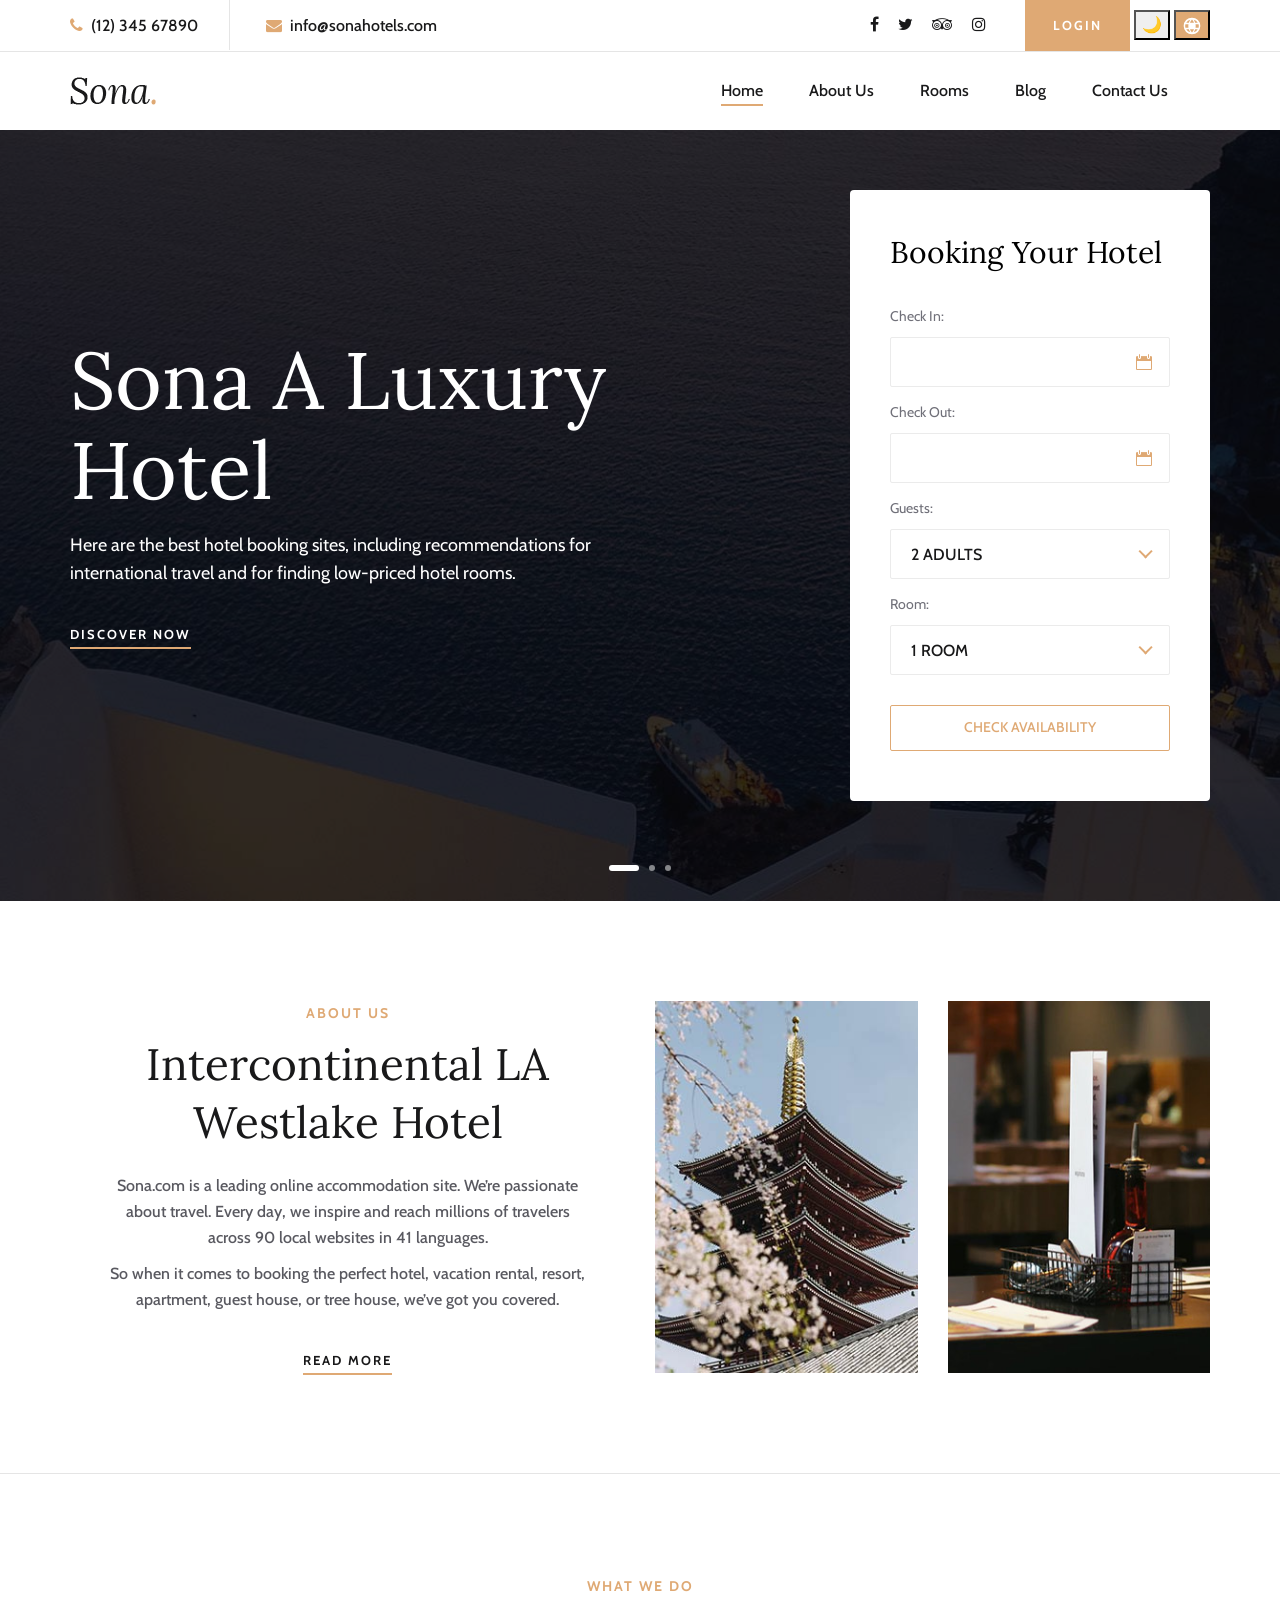
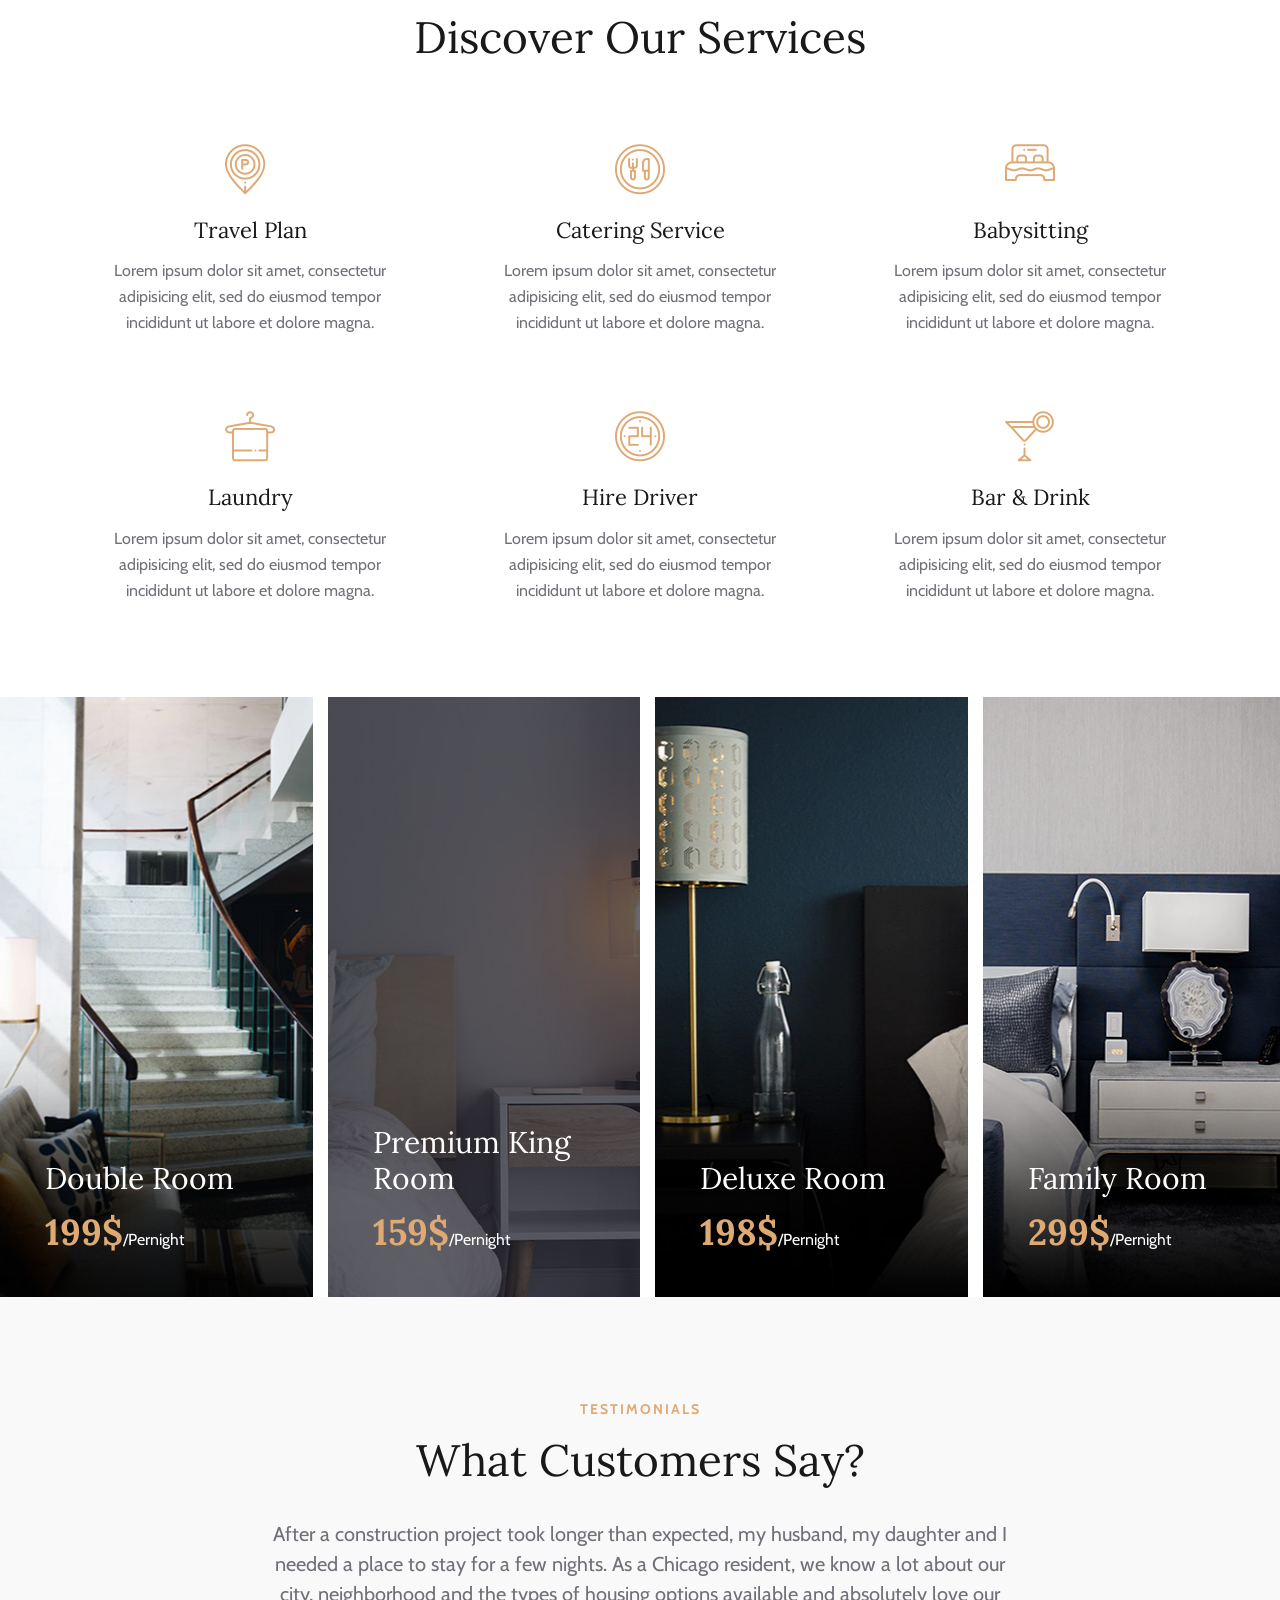
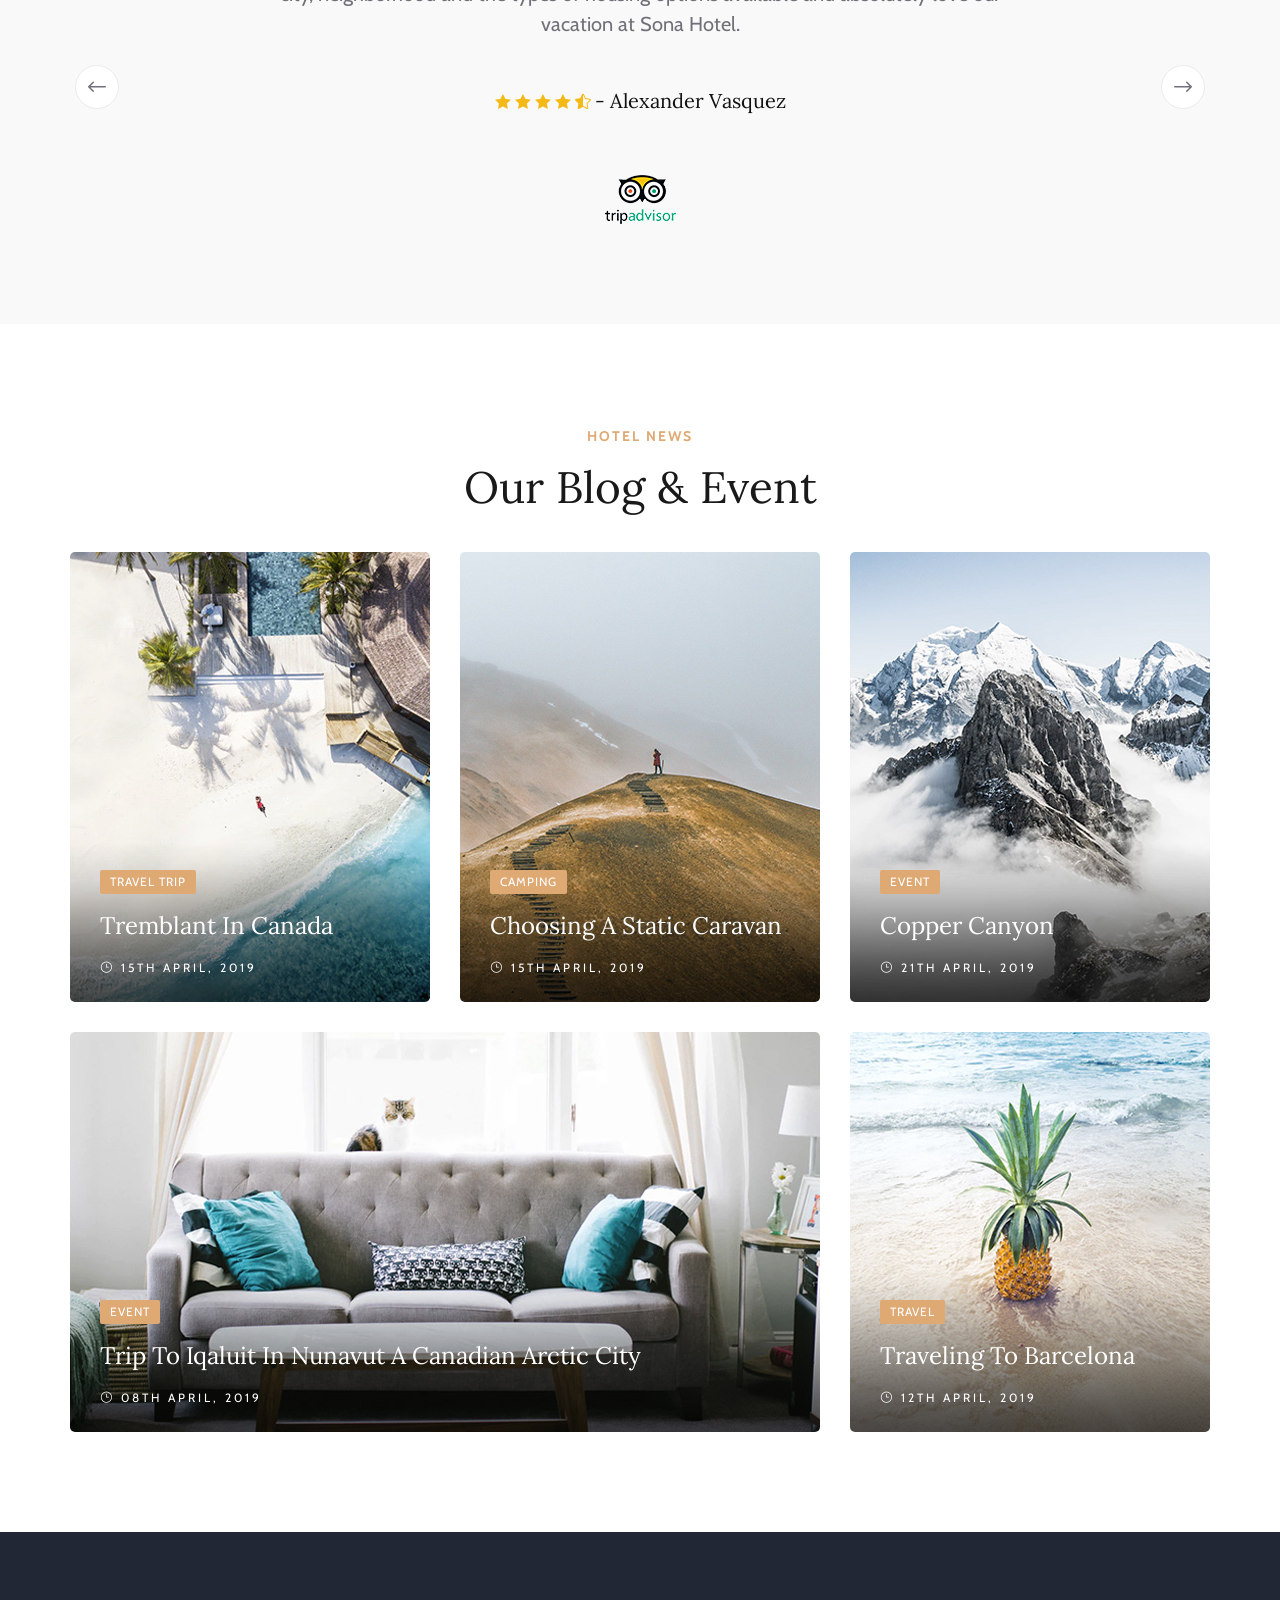
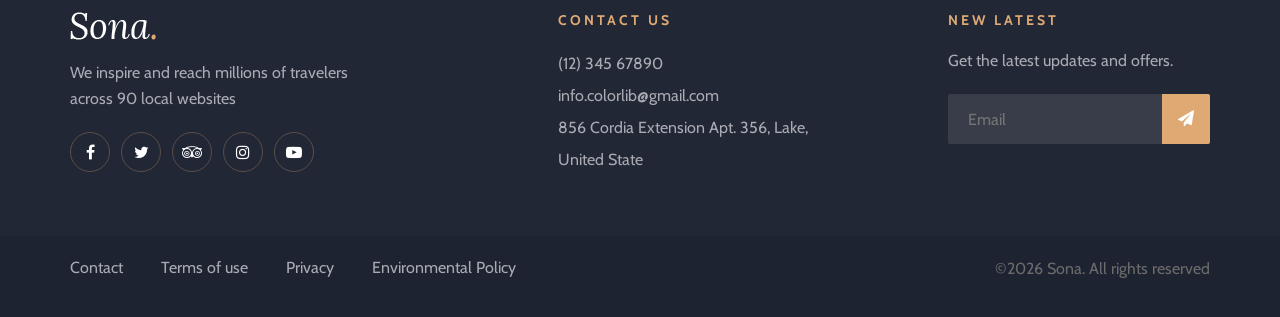
==== index.html @ f3e756af "first commit" ====
<!DOCTYPE html>
<html lang="zxx">

<head>
    <meta charset="UTF-8">
    <meta name="description" content="Sona Template">
    <meta name="keywords" content="Sona, unica, creative, html">
    <meta name="viewport" content="width=device-width, initial-scale=1.0">
    <meta http-equiv="X-UA-Compatible" content="ie=edge">
    <title>Sona | Hotel</title>
<link rel="icon" href="img/favi.png" type="image/png">
    <!-- Google Font -->
    <link href="https://fonts.googleapis.com/css?family=Lora:400,700&display=swap" rel="stylesheet">
    <link href="https://fonts.googleapis.com/css?family=Cabin:400,500,600,700&display=swap" rel="stylesheet">

    <!-- Css Styles -->
    <link rel="stylesheet" href="css/bootstrap.min.css" type="text/css">
    <link rel="stylesheet" href="css/font-awesome.min.css" type="text/css">
    <link rel="stylesheet" href="css/elegant-icons.css" type="text/css">
    <link rel="stylesheet" href="css/flaticon.css" type="text/css">
    <link rel="stylesheet" href="css/owl.carousel.min.css" type="text/css">
    <link rel="stylesheet" href="css/nice-select.css" type="text/css">
    <link rel="stylesheet" href="css/jquery-ui.min.css" type="text/css">
    <link rel="stylesheet" href="css/magnific-popup.css" type="text/css">
    <link rel="stylesheet" href="css/slicknav.min.css" type="text/css">
    <link rel="stylesheet" href="css/style.css" type="text/css">
</head>

<body>
    <!-- Page Preloder -->


    <!-- Offcanvas Menu Section Begin -->
    <div class="offcanvas-menu-overlay"></div>
    <div class="canvas-open">
        <i class="icon_menu"></i>
    </div>
    <div class="offcanvas-menu-wrapper">
        <div class="canvas-close">
            <i class="icon_close"></i>
        </div>
      
        <div class="header-configure-area">
           
            
                            
            <a href="signin.html" class="bk-btn">Login</a>
        </div>
        <nav class="mainmenu mobile-menu">
            <ul>
                <li class="active"><a href="">Home</a> <ul class="dropdown"> <li><a href="index.html">Home 1</a></li>
                                    <li><a href="index2.html">Home 2</a></li>  </ul> </li>
                 <li><a href="./about-us.html">About Us</a></li>
                <li><a href="./rooms.html">Rooms</a></li>
               
               
                <li><a href="./blog.html">Blog</a></li>
                <li><a href="./contact.html">Contact</a></li>
            </ul>
        </nav>
           <button class="themeToggle btn btn-sm">🌙</button>

       <button
  class="rtlToggle"
  class="w-10 h-10 rounded-md text-white font-semibold"
  style="background-color:#dfa974;"
>
          <svg
    xmlns="http://www.w3.org/2000/svg"
    width="20"
    height="20"
    viewBox="0 0 24 24"
    fill="currentColor"
  >
    <path d="M12 2a10 10 0 100 20 10 10 0 000-20zm6.93 6h-3.17a15.4 15.4 0 00-1.6-3.56A8.03 8.03 0 0118.93 8zM12 4.07A13.5 13.5 0 0114.44 8H9.56A13.5 13.5 0 0112 4.07zM5.07 8A8.03 8.03 0 019.84 4.44 15.4 15.4 0 008.24 8H5.07zM4.07 10h3.64a17.2 17.2 0 000 4H4.07a7.96 7.96 0 010-4zm1 6h3.17a15.4 15.4 0 001.6 3.56A8.03 8.03 0 015.07 16zM12 19.93A13.5 13.5 0 019.56 16h4.88A13.5 13.5 0 0112 19.93zM18.93 16a8.03 8.03 0 01-4.77 3.56A15.4 15.4 0 0015.76 16h3.17zM19.93 14h-3.64a17.2 17.2 0 000-4h3.64a7.96 7.96 0 010 4z"/>
  </svg>
        </button>
        <div id="mobile-menu-wrap"></div>
        <div class="top-social">
            <a href="#"><i class="fa fa-facebook"></i></a>
            <a href="#"><i class="fa fa-twitter"></i></a>
            <a href="#"><i class="fa fa-tripadvisor"></i></a>
            <a href="#"><i class="fa fa-instagram"></i></a>
        </div>
        <ul class="top-widget">
            <li><i class="fa fa-phone"></i> (12) 345 67890</li>
            <li><i class="fa fa-envelope"></i> info@sonahotels.com</li>
        </ul>
    </div>
    <!-- Offcanvas Menu Section End -->

    <!-- Header Section Begin -->
    <header class="header-section">
        <div class="top-nav">
            <div class="container">
                <div class="row">
                    <div class="col-lg-6">
                        <ul class="tn-left">
                            <li><i class="fa fa-phone"></i> (12) 345 67890</li>
                            <li><i class="fa fa-envelope"></i> info@sonahotels.com</li>
                        </ul>
                    </div>
                    <div class="col-lg-6">
                        <div class="tn-right">
                            <div class="top-social">
                                <a href="#"><i class="fa fa-facebook"></i></a>
                                <a href="#"><i class="fa fa-twitter"></i></a>
                                <a href="#"><i class="fa fa-tripadvisor"></i></a>
                                <a href="#"><i class="fa fa-instagram"></i></a>
                            </div>
                            <a href="signin.html" class="bk-btn">Login</a>
                               <button class="themeToggle" class="btn btn-sm">🌙</button>

       <button
  class="rtlToggle"
  class="w-10 h-10 rounded-md text-white font-semibold"
  style="background-color:#dfa974; color: white;"
>
          <svg
    xmlns="http://www.w3.org/2000/svg"
    width="20"
    height="20"
    viewBox="0 0 24 24"
    fill="currentColor"
  >
    <path d="M12 2a10 10 0 100 20 10 10 0 000-20zm6.93 6h-3.17a15.4 15.4 0 00-1.6-3.56A8.03 8.03 0 0118.93 8zM12 4.07A13.5 13.5 0 0114.44 8H9.56A13.5 13.5 0 0112 4.07zM5.07 8A8.03 8.03 0 019.84 4.44 15.4 15.4 0 008.24 8H5.07zM4.07 10h3.64a17.2 17.2 0 000 4H4.07a7.96 7.96 0 010-4zm1 6h3.17a15.4 15.4 0 001.6 3.56A8.03 8.03 0 015.07 16zM12 19.93A13.5 13.5 0 019.56 16h4.88A13.5 13.5 0 0112 19.93zM18.93 16a8.03 8.03 0 01-4.77 3.56A15.4 15.4 0 0015.76 16h3.17zM19.93 14h-3.64a17.2 17.2 0 000-4h3.64a7.96 7.96 0 010 4z"/>
  </svg>
        </button>

       
                        </div>
                    </div>
                </div>
            </div>
        </div>
        <div class="menu-item">
            <div class="container">
                <div class="row">
                    <div class="col-lg-2">
                        <div class="logo">
                            <a href="./index.html">
                                <img src="img/logo.png" class="logo-light" alt="">
                                <img src="img/footer-logo.png" class="logo-dark" alt="Dark Logo">
                            </a>
                        </div>
                    </div>
                    <div class="col-lg-10">
                        <div class="nav-menu">
                            <nav class="mainmenu">
                                <ul>
                                    <li class="active"><a href="">Home</a> <ul class="dropdown"> <li><a href="index.html">Home 1</a></li>
                                    <li><a href="index2.html">Home 2</a></li>  </ul> </li>
                                     <li><a href="./about-us.html">About Us</a></li>
                                    <li><a href="./rooms.html">Rooms</a></li>
                                   
                                    
                                    <li><a href="./blog.html">Blog</a></li>
                                    <li><a href="./contact.html">Contact Us</a></li>
                                </ul>
                            </nav>
                           
                        </div>
                    </div>
                </div>
            </div>
        </div>
    </header>
    <!-- Header End -->

    <!-- Hero Section Begin -->
    <section class="hero-section">
        <div class="container">
            <div class="row">
                <div class="col-lg-6">
                    <div class="hero-text">
                        <h1>Sona A Luxury Hotel</h1>
                        <p>Here are the best hotel booking sites, including recommendations for international
                            travel and for finding low-priced hotel rooms.</p>
                        <a href="#" class="primary-btn">Discover Now</a>
                    </div>
                </div>
                <div class="col-xl-4 col-lg-5 offset-xl-2 offset-lg-1">
                    <div class="booking-form">
                        <h3 style="color: black;">Booking Your Hotel</h3>
                        <form action="#">
                            <div class="check-date">
                                <label for="date-in">Check In:</label>
                                <input type="text" class="date-input" id="date-in">
                                <i class="icon_calendar"></i>
                            </div>
                            <div class="check-date">
                                <label for="date-out">Check Out:</label>
                                <input type="text" class="date-input" id="date-out">
                                <i class="icon_calendar"></i>
                            </div>
                            <div class="select-option">
                                <label for="guest">Guests:</label>
                                <select id="guest">
                                    <option value="">2 Adults</option>
                                    <option value="">3 Adults</option>
                                </select>
                            </div>
                            <div class="select-option">
                                <label for="room">Room:</label>
                                <select id="room">
                                    <option value="">1 Room</option>
                                    <option value="">2 Room</option>
                                </select>
                            </div>
                            <button type="submit">Check Availability</button>
                        </form>
                    </div>
                </div>
            </div>
        </div>
        <div class="hero-slider owl-carousel">
            <div class="hs-item set-bg" data-setbg="img/hero/hero-1.jpg"></div>
            <div class="hs-item set-bg" data-setbg="img/hero/hero-2.jpg"></div>
            <div class="hs-item set-bg" data-setbg="img/hero/hero-3.jpg"></div>
        </div>
    </section>
    <!-- Hero Section End -->

    <!-- About Us Section Begin -->
    <section class="aboutus-section spad">
        <div class="container">
            <div class="row">
                <div class="col-lg-6">
                    <div class="about-text">
                        <div class="section-title">
                            <span>About Us</span>
                            <h2>Intercontinental LA <br />Westlake Hotel</h2>
                        </div>
                        <p class="f-para">Sona.com is a leading online accommodation site. We’re passionate about
                            travel. Every day, we inspire and reach millions of travelers across 90 local websites in 41
                            languages.</p>
                        <p class="s-para">So when it comes to booking the perfect hotel, vacation rental, resort,
                            apartment, guest house, or tree house, we’ve got you covered.</p>
                        <a href="#" class="primary-btn about-btn">Read More</a>
                    </div>
                </div>
                <div class="col-lg-6">
                    <div class="about-pic">
                        <div class="row">
                            <div class="col-sm-6">
                                <img src="img/about/about-1.jpg" alt="">
                            </div>
                            <div class="col-sm-6">
                                <img src="img/about/about-2.jpg" alt="">
                            </div>
                        </div>
                    </div>
                </div>
            </div>
        </div>
    </section>
    <!-- About Us Section End -->

    <!-- Services Section End -->
    <section class="services-section spad">
        <div class="container">
            <div class="row">
                <div class="col-lg-12">
                    <div class="section-title">
                        <span>What We Do</span>
                        <h2>Discover Our Services</h2>
                    </div>
                </div>
            </div>
            <div class="row">
                <div class="col-lg-4 col-sm-6">
                    <div class="service-item">
                        <i class="flaticon-036-parking"></i>
                        <h4>Travel Plan</h4>
                        <p>Lorem ipsum dolor sit amet, consectetur adipisicing elit, sed do eiusmod tempor incididunt ut
                            labore et dolore magna.</p>
                    </div>
                </div>
                <div class="col-lg-4 col-sm-6">
                    <div class="service-item">
                        <i class="flaticon-033-dinner"></i>
                        <h4>Catering Service</h4>
                        <p>Lorem ipsum dolor sit amet, consectetur adipisicing elit, sed do eiusmod tempor incididunt ut
                            labore et dolore magna.</p>
                    </div>
                </div>
                <div class="col-lg-4 col-sm-6">
                    <div class="service-item">
                        <i class="flaticon-026-bed"></i>
                        <h4>Babysitting</h4>
                        <p>Lorem ipsum dolor sit amet, consectetur adipisicing elit, sed do eiusmod tempor incididunt ut
                            labore et dolore magna.</p>
                    </div>
                </div>
                <div class="col-lg-4 col-sm-6">
                    <div class="service-item">
                        <i class="flaticon-024-towel"></i>
                        <h4>Laundry</h4>
                        <p>Lorem ipsum dolor sit amet, consectetur adipisicing elit, sed do eiusmod tempor incididunt ut
                            labore et dolore magna.</p>
                    </div>
                </div>
                <div class="col-lg-4 col-sm-6">
                    <div class="service-item">
                        <i class="flaticon-044-clock-1"></i>
                        <h4>Hire Driver</h4>
                        <p>Lorem ipsum dolor sit amet, consectetur adipisicing elit, sed do eiusmod tempor incididunt ut
                            labore et dolore magna.</p>
                    </div>
                </div>
                <div class="col-lg-4 col-sm-6">
                    <div class="service-item">
                        <i class="flaticon-012-cocktail"></i>
                        <h4>Bar & Drink</h4>
                        <p>Lorem ipsum dolor sit amet, consectetur adipisicing elit, sed do eiusmod tempor incididunt ut
                            labore et dolore magna.</p>
                    </div>
                </div>
            </div>
        </div>
    </section>
    <!-- Services Section End -->

    <!-- Home Room Section Begin -->
    <section class="hp-room-section">
        <div class="container-fluid">
            <div class="hp-room-items">
                <div class="row">
                    <div class="col-lg-3 col-md-6">
                        <div class="hp-room-item set-bg" data-setbg="img/room/room-b1.jpg">
                            <div class="hr-text">
                                <h3>Double Room</h3>
                                <h2>199$<span>/Pernight</span></h2>
                                <table>
                                    <tbody>
                                        <tr>
                                            <td class="r-o">Size:</td>
                                            <td>30 ft</td>
                                        </tr>
                                        <tr>
                                            <td class="r-o">Capacity:</td>
                                            <td>Max persion 5</td>
                                        </tr>
                                        <tr>
                                            <td class="r-o">Bed:</td>
                                            <td>King Beds</td>
                                        </tr>
                                        <tr>
                                            <td class="r-o">Services:</td>
                                            <td>Wifi, Television, Bathroom,...</td>
                                        </tr>
                                    </tbody>
                                </table>
                                <a href="#" class="primary-btn">More Details</a>
                            </div>
                        </div>
                    </div>
                    <div class="col-lg-3 col-md-6">
                        <div class="hp-room-item set-bg" data-setbg="img/room/room-b2.jpg">
                            <div class="hr-text">
                                <h3>Premium King Room</h3>
                                <h2>159$<span>/Pernight</span></h2>
                                <table>
                                    <tbody>
                                        <tr>
                                            <td class="r-o">Size:</td>
                                            <td>30 ft</td>
                                        </tr>
                                        <tr>
                                            <td class="r-o">Capacity:</td>
                                            <td>Max persion 5</td>
                                        </tr>
                                        <tr>
                                            <td class="r-o">Bed:</td>
                                            <td>King Beds</td>
                                        </tr>
                                        <tr>
                                            <td class="r-o">Services:</td>
                                            <td>Wifi, Television, Bathroom,...</td>
                                        </tr>
                                    </tbody>
                                </table>
                                <a href="#" class="primary-btn">More Details</a>
                            </div>
                        </div>
                    </div>
                    <div class="col-lg-3 col-md-6">
                        <div class="hp-room-item set-bg" data-setbg="img/room/room-b3.jpg">
                            <div class="hr-text">
                                <h3>Deluxe Room</h3>
                                <h2>198$<span>/Pernight</span></h2>
                                <table>
                                    <tbody>
                                        <tr>
                                            <td class="r-o">Size:</td>
                                            <td>30 ft</td>
                                        </tr>
                                        <tr>
                                            <td class="r-o">Capacity:</td>
                                            <td>Max persion 5</td>
                                        </tr>
                                        <tr>
                                            <td class="r-o">Bed:</td>
                                            <td>King Beds</td>
                                        </tr>
                                        <tr>
                                            <td class="r-o">Services:</td>
                                            <td>Wifi, Television, Bathroom,...</td>
                                        </tr>
                                    </tbody>
                                </table>
                                <a href="#" class="primary-btn">More Details</a>
                            </div>
                        </div>
                    </div>
                    <div class="col-lg-3 col-md-6">
                        <div class="hp-room-item set-bg" data-setbg="img/room/room-b4.jpg">
                            <div class="hr-text">
                                <h3>Family Room</h3>
                                <h2>299$<span>/Pernight</span></h2>
                                <table>
                                    <tbody>
                                        <tr>
                                            <td class="r-o">Size:</td>
                                            <td>30 ft</td>
                                        </tr>
                                        <tr>
                                            <td class="r-o">Capacity:</td>
                                            <td>Max persion 5</td>
                                        </tr>
                                        <tr>
                                            <td class="r-o">Bed:</td>
                                            <td>King Beds</td>
                                        </tr>
                                        <tr>
                                            <td class="r-o">Services:</td>
                                            <td>Wifi, Television, Bathroom,...</td>
                                        </tr>
                                    </tbody>
                                </table>
                                <a href="#" class="primary-btn">More Details</a>
                            </div>
                        </div>
                    </div>
                </div>
            </div>
        </div>
    </section>
    <!-- Home Room Section End -->

    <!-- Testimonial Section Begin -->
    <section class="testimonial-section spad">
        <div class="container">
            <div class="row">
                <div class="col-lg-12">
                    <div class="section-title">
                        <span>Testimonials</span>
                        <h2>What Customers Say?</h2>
                    </div>
                </div>
            </div>
            <div class="row">
                <div class="col-lg-8 offset-lg-2">
                    <div class="testimonial-slider owl-carousel">
                        <div class="ts-item">
                            <p>After a construction project took longer than expected, my husband, my daughter and I
                                needed a place to stay for a few nights. As a Chicago resident, we know a lot about our
                                city, neighborhood and the types of housing options available and absolutely love our
                                vacation at Sona Hotel.</p>
                            <div class="ti-author">
                                <div class="rating">
                                    <i class="icon_star"></i>
                                    <i class="icon_star"></i>
                                    <i class="icon_star"></i>
                                    <i class="icon_star"></i>
                                    <i class="icon_star-half_alt"></i>
                                </div>
                                <h5> - Alexander Vasquez</h5>
                            </div>
                            <img src="img/testimonial-logo.png" alt="">
                        </div>
                        <div class="ts-item">
                            <p>After a construction project took longer than expected, my husband, my daughter and I
                                needed a place to stay for a few nights. As a Chicago resident, we know a lot about our
                                city, neighborhood and the types of housing options available and absolutely love our
                                vacation at Sona Hotel.</p>
                            <div class="ti-author">
                                <div class="rating">
                                    <i class="icon_star"></i>
                                    <i class="icon_star"></i>
                                    <i class="icon_star"></i>
                                    <i class="icon_star"></i>
                                    <i class="icon_star-half_alt"></i>
                                </div>
                                <h5> - Alexander Vasquez</h5>
                            </div>
                            <img src="img/testimonial-logo.png" alt="">
                        </div>
                    </div>
                </div>
            </div>
        </div>
    </section>
    <!-- Testimonial Section End -->

    <!-- Blog Section Begin -->
    <section class="blog-section spad">
        <div class="container">
            <div class="row">
                <div class="col-lg-12">
                    <div class="section-title">
                        <span>Hotel News</span>
                        <h2>Our Blog & Event</h2>
                    </div>
                </div>
            </div>
            <div class="row">
                <div class="col-lg-4">
                    <div class="blog-item set-bg" data-setbg="img/blog/blog-1.jpg">
                        <div class="bi-text">
                            <span class="b-tag">Travel Trip</span>
                            <h4><a href="#">Tremblant In Canada</a></h4>
                            <div class="b-time"><i class="icon_clock_alt"></i> 15th April, 2019</div>
                        </div>
                    </div>
                </div>
                <div class="col-lg-4">
                    <div class="blog-item set-bg" data-setbg="img/blog/blog-2.jpg">
                        <div class="bi-text">
                            <span class="b-tag">Camping</span>
                            <h4><a href="#">Choosing A Static Caravan</a></h4>
                            <div class="b-time"><i class="icon_clock_alt"></i> 15th April, 2019</div>
                        </div>
                    </div>
                </div>
                <div class="col-lg-4">
                    <div class="blog-item set-bg" data-setbg="img/blog/blog-3.jpg">
                        <div class="bi-text">
                            <span class="b-tag">Event</span>
                            <h4><a href="#">Copper Canyon</a></h4>
                            <div class="b-time"><i class="icon_clock_alt"></i> 21th April, 2019</div>
                        </div>
                    </div>
                </div>
                <div class="col-lg-8">
                    <div class="blog-item small-size set-bg" data-setbg="img/blog/blog-wide.jpg">
                        <div class="bi-text">
                            <span class="b-tag">Event</span>
                            <h4><a href="#">Trip To Iqaluit In Nunavut A Canadian Arctic City</a></h4>
                            <div class="b-time"><i class="icon_clock_alt"></i> 08th April, 2019</div>
                        </div>
                    </div>
                </div>
                <div class="col-lg-4">
                    <div class="blog-item small-size set-bg" data-setbg="img/blog/blog-10.jpg">
                        <div class="bi-text">
                            <span class="b-tag">Travel</span>
                            <h4><a href="#">Traveling To Barcelona</a></h4>
                            <div class="b-time"><i class="icon_clock_alt"></i> 12th April, 2019</div>
                        </div>
                    </div>
                </div>
            </div>
        </div>
    </section>
    <!-- Blog Section End -->

    <!-- Footer Section Begin -->
    <footer class="footer-section">
        <div class="container">
            <div class="footer-text">
                <div class="row">
                    <div class="col-lg-4">
                        <div class="ft-about">
                            <div class="logo">
                                <a href="#">
                                    <img src="img/footer-logo.png" alt="">
                                </a>
                            </div>
                            <p>We inspire and reach millions of travelers<br /> across 90 local websites</p>
                            <div class="fa-social">
                                <a href="#"><i class="fa fa-facebook"></i></a>
                                <a href="#"><i class="fa fa-twitter"></i></a>
                                <a href="#"><i class="fa fa-tripadvisor"></i></a>
                                <a href="#"><i class="fa fa-instagram"></i></a>
                                <a href="#"><i class="fa fa-youtube-play"></i></a>
                            </div>
                        </div>
                    </div>
                    <div class="col-lg-3 offset-lg-1">
                        <div class="ft-contact">
                            <h6>Contact Us</h6>
                            <ul>
                                <li>(12) 345 67890</li>
                                <li>info.colorlib@gmail.com</li>
                                <li>856 Cordia Extension Apt. 356, Lake, United State</li>
                            </ul>
                        </div>
                    </div>
                    <div class="col-lg-3 offset-lg-1">
                        <div class="ft-newslatter">
                            <h6>New latest</h6>
                            <p>Get the latest updates and offers.</p>
                            <form action="#" class="fn-form">
                                <input type="text" placeholder="Email">
                                <button type="submit"><i class="fa fa-send"></i></button>
                            </form>
                        </div>
                    </div>
                </div>
            </div>
        </div>
        <div class="copyright-option">
            <div class="container">
                <div class="row">
                    <div class="col-lg-7">
                        <ul>
                            <li><a href="#">Contact</a></li>
                            <li><a href="#">Terms of use</a></li>
                            <li><a href="#">Privacy</a></li>
                            <li><a href="#">Environmental Policy</a></li>
                        </ul>
                    </div>
                    <div class="col-lg-5">
                        <div class="co-text"><p><!-- Link back to Colorlib can't be removed. Template is licensed under CC BY 3.0. -->
   &copy;<script>document.write(new Date().getFullYear());</script> Sona. All rights reserved 
  <!-- Link back to Colorlib can't be removed. Template is licensed under CC BY 3.0. --></p></div>
                    </div>
                </div>
            </div>
        </div>
    </footer>
    <!-- Footer Section End -->

    <!-- Search model Begin -->
    <div class="search-model">
        <div class="h-100 d-flex align-items-center justify-content-center">
            <div class="search-close-switch"><i class="icon_close"></i></div>
            <form class="search-model-form">
                <input type="text" id="search-input" placeholder="Search here.....">
            </form>
        </div>
    </div>
    <!-- Search model end -->

    <!-- Js Plugins -->
    <script src="js/jquery-3.3.1.min.js"></script>
    <script src="js/bootstrap.min.js"></script>
    <script src="js/jquery.magnific-popup.min.js"></script>
    <script src="js/jquery.nice-select.min.js"></script>
    <script src="js/jquery-ui.min.js"></script>
    <script src="js/jquery.slicknav.js"></script>
    <script src="js/owl.carousel.min.js"></script>
    <script src="js/main.js"></script>
    <script src="js/theme-rtl.js"></script>
</body>

</html>
---- css/elegant-icons.css ----
@font-face {
	font-family: 'ElegantIcons';
	src:url('../fonts/ElegantIcons.eot');
	src:url('../fonts/ElegantIcons.eot?#iefix') format('embedded-opentype'),
		url('../fonts/ElegantIcons.woff') format('woff'),
		url('../fonts/ElegantIcons.ttf') format('truetype'),
		url('../fonts/ElegantIcons.svg#ElegantIcons') format('svg');
	font-weight: normal;
	font-style: normal;
}

/* Use the following CSS code if you want to use data attributes for inserting your icons */
[data-icon]:before {
	font-family: 'ElegantIcons';
	content: attr(data-icon);
	speak: none;
	font-weight: normal;
	font-variant: normal;
	text-transform: none;
	line-height: 1;
	-webkit-font-smoothing: antialiased;
	-moz-osx-font-smoothing: grayscale;
}

/* Use the following CSS code if you want to have a class per icon */
/*
Instead of a list of all class selectors,
you can use the generic selector below, but it's slower:
[class*="your-class-prefix"] {
*/
.arrow_up, .arrow_down, .arrow_left, .arrow_right, .arrow_left-up, .arrow_right-up, .arrow_right-down, .arrow_left-down, .arrow-up-down, .arrow_up-down_alt, .arrow_left-right_alt, .arrow_left-right, .arrow_expand_alt2, .arrow_expand_alt, .arrow_condense, .arrow_expand, .arrow_move, .arrow_carrot-up, .arrow_carrot-down, .arrow_carrot-left, .arrow_carrot-right, .arrow_carrot-2up, .arrow_carrot-2down, .arrow_carrot-2left, .arrow_carrot-2right, .arrow_carrot-up_alt2, .arrow_carrot-down_alt2, .arrow_carrot-left_alt2, .arrow_carrot-right_alt2, .arrow_carrot-2up_alt2, .arrow_carrot-2down_alt2, .arrow_carrot-2left_alt2, .arrow_carrot-2right_alt2, .arrow_triangle-up, .arrow_triangle-down, .arrow_triangle-left, .arrow_triangle-right, .arrow_triangle-up_alt2, .arrow_triangle-down_alt2, .arrow_triangle-left_alt2, .arrow_triangle-right_alt2, .arrow_back, .icon_minus-06, .icon_plus, .icon_close, .icon_check, .icon_minus_alt2, .icon_plus_alt2, .icon_close_alt2, .icon_check_alt2, .icon_zoom-out_alt, .icon_zoom-in_alt, .icon_search, .icon_box-empty, .icon_box-selected, .icon_minus-box, .icon_plus-box, .icon_box-checked, .icon_circle-empty, .icon_circle-slelected, .icon_stop_alt2, .icon_stop, .icon_pause_alt2, .icon_pause, .icon_menu, .icon_menu-square_alt2, .icon_menu-circle_alt2, .icon_ul, .icon_ol, .icon_adjust-horiz, .icon_adjust-vert, .icon_document_alt, .icon_documents_alt, .icon_pencil, .icon_pencil-edit_alt, .icon_pencil-edit, .icon_folder-alt, .icon_folder-open_alt, .icon_folder-add_alt, .icon_info_alt, .icon_error-oct_alt, .icon_error-circle_alt, .icon_error-triangle_alt, .icon_question_alt2, .icon_question, .icon_comment_alt, .icon_chat_alt, .icon_vol-mute_alt, .icon_volume-low_alt, .icon_volume-high_alt, .icon_quotations, .icon_quotations_alt2, .icon_clock_alt, .icon_lock_alt, .icon_lock-open_alt, .icon_key_alt, .icon_cloud_alt, .icon_cloud-upload_alt, .icon_cloud-download_alt, .icon_image, .icon_images, .icon_lightbulb_alt, .icon_gift_alt, .icon_house_alt, .icon_genius, .icon_mobile, .icon_tablet, .icon_laptop, .icon_desktop, .icon_camera_alt, .icon_mail_alt, .icon_cone_alt, .icon_ribbon_alt, .icon_bag_alt, .icon_creditcard, .icon_cart_alt, .icon_paperclip, .icon_tag_alt, .icon_tags_alt, .icon_trash_alt, .icon_cursor_alt, .icon_mic_alt, .icon_compass_alt, .icon_pin_alt, .icon_pushpin_alt, .icon_map_alt, .icon_drawer_alt, .icon_toolbox_alt, .icon_book_alt, .icon_calendar, .icon_film, .icon_table, .icon_contacts_alt, .icon_headphones, .icon_lifesaver, .icon_piechart, .icon_refresh, .icon_link_alt, .icon_link, .icon_loading, .icon_blocked, .icon_archive_alt, .icon_heart_alt, .icon_star_alt, .icon_star-half_alt, .icon_star, .icon_star-half, .icon_tools, .icon_tool, .icon_cog, .icon_cogs, .arrow_up_alt, .arrow_down_alt, .arrow_left_alt, .arrow_right_alt, .arrow_left-up_alt, .arrow_right-up_alt, .arrow_right-down_alt, .arrow_left-down_alt, .arrow_condense_alt, .arrow_expand_alt3, .arrow_carrot_up_alt, .arrow_carrot-down_alt, .arrow_carrot-left_alt, .arrow_carrot-right_alt, .arrow_carrot-2up_alt, .arrow_carrot-2dwnn_alt, .arrow_carrot-2left_alt, .arrow_carrot-2right_alt, .arrow_triangle-up_alt, .arrow_triangle-down_alt, .arrow_triangle-left_alt, .arrow_triangle-right_alt, .icon_minus_alt, .icon_plus_alt, .icon_close_alt, .icon_check_alt, .icon_zoom-out, .icon_zoom-in, .icon_stop_alt, .icon_menu-square_alt, .icon_menu-circle_alt, .icon_document, .icon_documents, .icon_pencil_alt, .icon_folder, .icon_folder-open, .icon_folder-add, .icon_folder_upload, .icon_folder_download, .icon_info, .icon_error-circle, .icon_error-oct, .icon_error-triangle, .icon_question_alt, .icon_comment, .icon_chat, .icon_vol-mute, .icon_volume-low, .icon_volume-high, .icon_quotations_alt, .icon_clock, .icon_lock, .icon_lock-open, .icon_key, .icon_cloud, .icon_cloud-upload, .icon_cloud-download, .icon_lightbulb, .icon_gift, .icon_house, .icon_camera, .icon_mail, .icon_cone, .icon_ribbon, .icon_bag, .icon_cart, .icon_tag, .icon_tags, .icon_trash, .icon_cursor, .icon_mic, .icon_compass, .icon_pin, .icon_pushpin, .icon_map, .icon_drawer, .icon_toolbox, .icon_book, .icon_contacts, .icon_archive, .icon_heart, .icon_profile, .icon_group, .icon_grid-2x2, .icon_grid-3x3, .icon_music, .icon_pause_alt, .icon_phone, .icon_upload, .icon_download, .social_facebook, .social_twitter, .social_pinterest, .social_googleplus, .social_tumblr, .social_tumbleupon, .social_wordpress, .social_instagram, .social_dribbble, .social_vimeo, .social_linkedin, .social_rss, .social_deviantart, .social_share, .social_myspace, .social_skype, .social_youtube, .social_picassa, .social_googledrive, .social_flickr, .social_blogger, .social_spotify, .social_delicious, .social_facebook_circle, .social_twitter_circle, .social_pinterest_circle, .social_googleplus_circle, .social_tumblr_circle, .social_stumbleupon_circle, .social_wordpress_circle, .social_instagram_circle, .social_dribbble_circle, .social_vimeo_circle, .social_linkedin_circle, .social_rss_circle, .social_deviantart_circle, .social_share_circle, .social_myspace_circle, .social_skype_circle, .social_youtube_circle, .social_picassa_circle, .social_googledrive_alt2, .social_flickr_circle, .social_blogger_circle, .social_spotify_circle, .social_delicious_circle, .social_facebook_square, .social_twitter_square, .social_pinterest_square, .social_googleplus_square, .social_tumblr_square, .social_stumbleupon_square, .social_wordpress_square, .social_instagram_square, .social_dribbble_square, .social_vimeo_square, .social_linkedin_square, .social_rss_square, .social_deviantart_square, .social_share_square, .social_myspace_square, .social_skype_square, .social_youtube_square, .social_picassa_square, .social_googledrive_square, .social_flickr_square, .social_blogger_square, .social_spotify_square, .social_delicious_square, .icon_printer, .icon_calulator, .icon_building, .icon_floppy, .icon_drive, .icon_search-2, .icon_id, .icon_id-2, .icon_puzzle, .icon_like, .icon_dislike, .icon_mug, .icon_currency, .icon_wallet, .icon_pens, .icon_easel, .icon_flowchart, .icon_datareport, .icon_briefcase, .icon_shield, .icon_percent, .icon_globe, .icon_globe-2, .icon_target, .icon_hourglass, .icon_balance, .icon_rook, .icon_printer-alt, .icon_calculator_alt, .icon_building_alt, .icon_floppy_alt, .icon_drive_alt, .icon_search_alt, .icon_id_alt, .icon_id-2_alt, .icon_puzzle_alt, .icon_like_alt, .icon_dislike_alt, .icon_mug_alt, .icon_currency_alt, .icon_wallet_alt, .icon_pens_alt, .icon_easel_alt, .icon_flowchart_alt, .icon_datareport_alt, .icon_briefcase_alt, .icon_shield_alt, .icon_percent_alt, .icon_globe_alt, .icon_clipboard {
	font-family: 'ElegantIcons';
	speak: none;
	font-style: normal;
	font-weight: normal;
	font-variant: normal;
	text-transform: none;
	line-height: 1;
	-webkit-font-smoothing: antialiased;
}
.arrow_up:before {
	content: "\21";
}
.arrow_down:before {
	content: "\22";
}
.arrow_left:before {
	content: "\23";
}
.arrow_right:before {
	content: "\24";
}
.arrow_left-up:before {
	content: "\25";
}
.arrow_right-up:before {
	content: "\26";
}
.arrow_right-down:before {
	content: "\27";
}
.arrow_left-down:before {
	content: "\28";
}
.arrow-up-down:before {
	content: "\29";
}
.arrow_up-down_alt:before {
	content: "\2a";
}
.arrow_left-right_alt:before {
	content: "\2b";
}
.arrow_left-right:before {
	content: "\2c";
}
.arrow_expand_alt2:before {
	content: "\2d";
}
.arrow_expand_alt:before {
	content: "\2e";
}
.arrow_condense:before {
	content: "\2f";
}
.arrow_expand:before {
	content: "\30";
}
.arrow_move:before {
	content: "\31";
}
.arrow_carrot-up:before {
	content: "\32";
}
.arrow_carrot-down:before {
	content: "\33";
}
.arrow_carrot-left:before {
	content: "\34";
}
.arrow_carrot-right:before {
	content: "\35";
}
.arrow_carrot-2up:before {
	content: "\36";
}
.arrow_carrot-2down:before {
	content: "\37";
}
.arrow_carrot-2left:before {
	content: "\38";
}
.arrow_carrot-2right:before {
	content: "\39";
}
.arrow_carrot-up_alt2:before {
	content: "\3a";
}
.arrow_carrot-down_alt2:before {
	content: "\3b";
}
.arrow_carrot-left_alt2:before {
	content: "\3c";
}
.arrow_carrot-right_alt2:before {
	content: "\3d";
}
.arrow_carrot-2up_alt2:before {
	content: "\3e";
}
.arrow_carrot-2down_alt2:before {
	content: "\3f";
}
.arrow_carrot-2left_alt2:before {
	content: "\40";
}
.arrow_carrot-2right_alt2:before {
	content: "\41";
}
.arrow_triangle-up:before {
	content: "\42";
}
.arrow_triangle-down:before {
	content: "\43";
}
.arrow_triangle-left:before {
	content: "\44";
}
.arrow_triangle-right:before {
	content: "\45";
}
.arrow_triangle-up_alt2:before {
	content: "\46";
}
.arrow_triangle-down_alt2:before {
	content: "\47";
}
.arrow_triangle-left_alt2:before {
	content: "\48";
}
.arrow_triangle-right_alt2:before {
	content: "\49";
}
.arrow_back:before {
	content: "\4a";
}
.icon_minus-06:before {
	content: "\4b";
}
.icon_plus:before {
	content: "\4c";
}
.icon_close:before {
	content: "\4d";
}
.icon_check:before {
	content: "\4e";
}
.icon_minus_alt2:before {
	content: "\4f";
}
.icon_plus_alt2:before {
	content: "\50";
}
.icon_close_alt2:before {
	content: "\51";
}
.icon_check_alt2:before {
	content: "\52";
}
.icon_zoom-out_alt:before {
	content: "\53";
}
.icon_zoom-in_alt:before {
	content: "\54";
}
.icon_search:before {
	content: "\55";
}
.icon_box-empty:before {
	content: "\56";
}
.icon_box-selected:before {
	content: "\57";
}
.icon_minus-box:before {
	content: "\58";
}
.icon_plus-box:before {
	content: "\59";
}
.icon_box-checked:before {
	content: "\5a";
}
.icon_circle-empty:before {
	content: "\5b";
}
.icon_circle-slelected:before {
	content: "\5c";
}
.icon_stop_alt2:before {
	content: "\5d";
}
.icon_stop:before {
	content: "\5e";
}
.icon_pause_alt2:before {
	content: "\5f";
}
.icon_pause:before {
	content: "\60";
}
.icon_menu:before {
	content: "\61";
}
.icon_menu-square_alt2:before {
	content: "\62";
}
.icon_menu-circle_alt2:before {
	content: "\63";
}
.icon_ul:before {
	content: "\64";
}
.icon_ol:before {
	content: "\65";
}
.icon_adjust-horiz:before {
	content: "\66";
}
.icon_adjust-vert:before {
	content: "\67";
}
.icon_document_alt:before {
	content: "\68";
}
.icon_documents_alt:before {
	content: "\69";
}
.icon_pencil:before {
	content: "\6a";
}
.icon_pencil-edit_alt:before {
	content: "\6b";
}
.icon_pencil-edit:before {
	content: "\6c";
}
.icon_folder-alt:before {
	content: "\6d";
}
.icon_folder-open_alt:before {
	content: "\6e";
}
.icon_folder-add_alt:before {
	content: "\6f";
}
.icon_info_alt:before {
	content: "\70";
}
.icon_error-oct_alt:before {
	content: "\71";
}
.icon_error-circle_alt:before {
	content: "\72";
}
.icon_error-triangle_alt:before {
	content: "\73";
}
.icon_question_alt2:before {
	content: "\74";
}
.icon_question:before {
	content: "\75";
}
.icon_comment_alt:before {
	content: "\76";
}
.icon_chat_alt:before {
	content: "\77";
}
.icon_vol-mute_alt:before {
	content: "\78";
}
.icon_volume-low_alt:before {
	content: "\79";
}
.icon_volume-high_alt:before {
	content: "\7a";
}
.icon_quotations:before {
	content: "\7b";
}
.icon_quotations_alt2:before {
	content: "\7c";
}
.icon_clock_alt:before {
	content: "\7d";
}
.icon_lock_alt:before {
	content: "\7e";
}
.icon_lock-open_alt:before {
	content: "\e000";
}
.icon_key_alt:before {
	content: "\e001";
}
.icon_cloud_alt:before {
	content: "\e002";
}
.icon_cloud-upload_alt:before {
	content: "\e003";
}
.icon_cloud-download_alt:before {
	content: "\e004";
}
.icon_image:before {
	content: "\e005";
}
.icon_images:before {
	content: "\e006";
}
.icon_lightbulb_alt:before {
	content: "\e007";
}
.icon_gift_alt:before {
	content: "\e008";
}
.icon_house_alt:before {
	content: "\e009";
}
.icon_genius:before {
	content: "\e00a";
}
.icon_mobile:before {
	content: "\e00b";
}
.icon_tablet:before {
	content: "\e00c";
}
.icon_laptop:before {
	content: "\e00d";
}
.icon_desktop:before {
	content: "\e00e";
}
.icon_camera_alt:before {
	content: "\e00f";
}
.icon_mail_alt:before {
	content: "\e010";
}
.icon_cone_alt:before {
	content: "\e011";
}
.icon_ribbon_alt:before {
	content: "\e012";
}
.icon_bag_alt:before {
	content: "\e013";
}
.icon_creditcard:before {
	content: "\e014";
}
.icon_cart_alt:before {
	content: "\e015";
}
.icon_paperclip:before {
	content: "\e016";
}
.icon_tag_alt:before {
	content: "\e017";
}
.icon_tags_alt:before {
	content: "\e018";
}
.icon_trash_alt:before {
	content: "\e019";
}
.icon_cursor_alt:before {
	content: "\e01a";
}
.icon_mic_alt:before {
	content: "\e01b";
}
.icon_compass_alt:before {
	content: "\e01c";
}
.icon_pin_alt:before {
	content: "\e01d";
}
.icon_pushpin_alt:before {
	content: "\e01e";
}
.icon_map_alt:before {
	content: "\e01f";
}
.icon_drawer_alt:before {
	content: "\e020";
}
.icon_toolbox_alt:before {
	content: "\e021";
}
.icon_book_alt:before {
	content: "\e022";
}
.icon_calendar:before {
	content: "\e023";
}
.icon_film:before {
	content: "\e024";
}
.icon_table:before {
	content: "\e025";
}
.icon_contacts_alt:before {
	content: "\e026";
}
.icon_headphones:before {
	content: "\e027";
}
.icon_lifesaver:before {
	content: "\e028";
}
.icon_piechart:before {
	content: "\e029";
}
.icon_refresh:before {
	content: "\e02a";
}
.icon_link_alt:before {
	content: "\e02b";
}
.icon_link:before {
	content: "\e02c";
}
.icon_loading:before {
	content: "\e02d";
}
.icon_blocked:before {
	content: "\e02e";
}
.icon_archive_alt:before {
	content: "\e02f";
}
.icon_heart_alt:before {
	content: "\e030";
}
.icon_star_alt:before {
	content: "\e031";
}
.icon_star-half_alt:before {
	content: "\e032";
}
.icon_star:before {
	content: "\e033";
}
.icon_star-half:before {
	content: "\e034";
}
.icon_tools:before {
	content: "\e035";
}
.icon_tool:before {
	content: "\e036";
}
.icon_cog:before {
	content: "\e037";
}
.icon_cogs:before {
	content: "\e038";
}
.arrow_up_alt:before {
	content: "\e039";
}
.arrow_down_alt:before {
	content: "\e03a";
}
.arrow_left_alt:before {
	content: "\e03b";
}
.arrow_right_alt:before {
	content: "\e03c";
}
.arrow_left-up_alt:before {
	content: "\e03d";
}
.arrow_right-up_alt:before {
	content: "\e03e";
}
.arrow_right-down_alt:before {
	content: "\e03f";
}
.arrow_left-down_alt:before {
	content: "\e040";
}
.arrow_condense_alt:before {
	content: "\e041";
}
.arrow_expand_alt3:before {
	content: "\e042";
}
.arrow_carrot_up_alt:before {
	content: "\e043";
}
.arrow_carrot-down_alt:before {
	content: "\e044";
}
.arrow_carrot-left_alt:before {
	content: "\e045";
}
.arrow_carrot-right_alt:before {
	content: "\e046";
}
.arrow_carrot-2up_alt:before {
	content: "\e047";
}
.arrow_carrot-2dwnn_alt:before {
	content: "\e048";
}
.arrow_carrot-2left_alt:before {
	content: "\e049";
}
.arrow_carrot-2right_alt:before {
	content: "\e04a";
}
.arrow_triangle-up_alt:before {
	content: "\e04b";
}
.arrow_triangle-down_alt:before {
	content: "\e04c";
}
.arrow_triangle-left_alt:before {
	content: "\e04d";
}
.arrow_triangle-right_alt:before {
	content: "\e04e";
}
.icon_minus_alt:before {
	content: "\e04f";
}
.icon_plus_alt:before {
	content: "\e050";
}
.icon_close_alt:before {
	content: "\e051";
}
.icon_check_alt:before {
	content: "\e052";
}
.icon_zoom-out:before {
	content: "\e053";
}
.icon_zoom-in:before {
	content: "\e054";
}
.icon_stop_alt:before {
	content: "\e055";
}
.icon_menu-square_alt:before {
	content: "\e056";
}
.icon_menu-circle_alt:before {
	content: "\e057";
}
.icon_document:before {
	content: "\e058";
}
.icon_documents:before {
	content: "\e059";
}
.icon_pencil_alt:before {
	content: "\e05a";
}
.icon_folder:before {
	content: "\e05b";
}
.icon_folder-open:before {
	content: "\e05c";
}
.icon_folder-add:before {
	content: "\e05d";
}
.icon_folder_upload:before {
	content: "\e05e";
}
.icon_folder_download:before {
	content: "\e05f";
}
.icon_info:before {
	content: "\e060";
}
.icon_error-circle:before {
	content: "\e061";
}
.icon_error-oct:before {
	content: "\e062";
}
.icon_error-triangle:before {
	content: "\e063";
}
.icon_question_alt:before {
	content: "\e064";
}
.icon_comment:before {
	content: "\e065";
}
.icon_chat:before {
	content: "\e066";
}
.icon_vol-mute:before {
	content: "\e067";
}
.icon_volume-low:before {
	content: "\e068";
}
.icon_volume-high:before {
	content: "\e069";
}
.icon_quotations_alt:before {
	content: "\e06a";
}
.icon_clock:before {
	content: "\e06b";
}
.icon_lock:before {
	content: "\e06c";
}
.icon_lock-open:before {
	content: "\e06d";
}
.icon_key:before {
	content: "\e06e";
}
.icon_cloud:before {
	content: "\e06f";
}
.icon_cloud-upload:before {
	content: "\e070";
}
.icon_cloud-download:before {
	content: "\e071";
}
.icon_lightbulb:before {
	content: "\e072";
}
.icon_gift:before {
	content: "\e073";
}
.icon_house:before {
	content: "\e074";
}
.icon_camera:before {
	content: "\e075";
}
.icon_mail:before {
	content: "\e076";
}
.icon_cone:before {
	content: "\e077";
}
.icon_ribbon:before {
	content: "\e078";
}
.icon_bag:before {
	content: "\e079";
}
.icon_cart:before {
	content: "\e07a";
}
.icon_tag:before {
	content: "\e07b";
}
.icon_tags:before {
	content: "\e07c";
}
.icon_trash:before {
	content: "\e07d";
}
.icon_cursor:before {
	content: "\e07e";
}
.icon_mic:before {
	content: "\e07f";
}
.icon_compass:before {
	content: "\e080";
}
.icon_pin:before {
	content: "\e081";
}
.icon_pushpin:before {
	content: "\e082";
}
.icon_map:before {
	content: "\e083";
}
.icon_drawer:before {
	content: "\e084";
}
.icon_toolbox:before {
	content: "\e085";
}
.icon_book:before {
	content: "\e086";
}
.icon_contacts:before {
	content: "\e087";
}
.icon_archive:before {
	content: "\e088";
}
.icon_heart:before {
	content: "\e089";
}
.icon_profile:before {
	content: "\e08a";
}
.icon_group:before {
	content: "\e08b";
}
.icon_grid-2x2:before {
	content: "\e08c";
}
.icon_grid-3x3:before {
	content: "\e08d";
}
.icon_music:before {
	content: "\e08e";
}
.icon_pause_alt:before {
	content: "\e08f";
}
.icon_phone:before {
	content: "\e090";
}
.icon_upload:before {
	content: "\e091";
}
.icon_download:before {
	content: "\e092";
}
.social_facebook:before {
	content: "\e093";
}
.social_twitter:before {
	content: "\e094";
}
.social_pinterest:before {
	content: "\e095";
}
.social_googleplus:before {
	content: "\e096";
}
.social_tumblr:before {
	content: "\e097";
}
.social_tumbleupon:before {
	content: "\e098";
}
.social_wordpress:before {
	content: "\e099";
}
.social_instagram:before {
	content: "\e09a";
}
.social_dribbble:before {
	content: "\e09b";
}
.social_vimeo:before {
	content: "\e09c";
}
.social_linkedin:before {
	content: "\e09d";
}
.social_rss:before {
	content: "\e09e";
}
.social_deviantart:before {
	content: "\e09f";
}
.social_share:before {
	content: "\e0a0";
}
.social_myspace:before {
	content: "\e0a1";
}
.social_skype:before {
	content: "\e0a2";
}
.social_youtube:before {
	content: "\e0a3";
}
.social_picassa:before {
	content: "\e0a4";
}
.social_googledrive:before {
	content: "\e0a5";
}
.social_flickr:before {
	content: "\e0a6";
}
.social_blogger:before {
	content: "\e0a7";
}
.social_spotify:before {
	content: "\e0a8";
}
.social_delicious:before {
	content: "\e0a9";
}
.social_facebook_circle:before {
	content: "\e0aa";
}
.social_twitter_circle:before {
	content: "\e0ab";
}
.social_pinterest_circle:before {
	content: "\e0ac";
}
.social_googleplus_circle:before {
	content: "\e0ad";
}
.social_tumblr_circle:before {
	content: "\e0ae";
}
.social_stumbleupon_circle:before {
	content: "\e0af";
}
.social_wordpress_circle:before {
	content: "\e0b0";
}
.social_instagram_circle:before {
	content: "\e0b1";
}
.social_dribbble_circle:before {
	content: "\e0b2";
}
.social_vimeo_circle:before {
	content: "\e0b3";
}
.social_linkedin_circle:before {
	content: "\e0b4";
}
.social_rss_circle:before {
	content: "\e0b5";
}
.social_deviantart_circle:before {
	content: "\e0b6";
}
.social_share_circle:before {
	content: "\e0b7";
}
.social_myspace_circle:before {
	content: "\e0b8";
}
.social_skype_circle:before {
	content: "\e0b9";
}
.social_youtube_circle:before {
	content: "\e0ba";
}
.social_picassa_circle:before {
	content: "\e0bb";
}
.social_googledrive_alt2:before {
	content: "\e0bc";
}
.social_flickr_circle:before {
	content: "\e0bd";
}
.social_blogger_circle:before {
	content: "\e0be";
}
.social_spotify_circle:before {
	content: "\e0bf";
}
.social_delicious_circle:before {
	content: "\e0c0";
}
.social_facebook_square:before {
	content: "\e0c1";
}
.social_twitter_square:before {
	content: "\e0c2";
}
.social_pinterest_square:before {
	content: "\e0c3";
}
.social_googleplus_square:before {
	content: "\e0c4";
}
.social_tumblr_square:before {
	content: "\e0c5";
}
.social_stumbleupon_square:before {
	content: "\e0c6";
}
.social_wordpress_square:before {
	content: "\e0c7";
}
.social_instagram_square:before {
	content: "\e0c8";
}
.social_dribbble_square:before {
	content: "\e0c9";
}
.social_vimeo_square:before {
	content: "\e0ca";
}
.social_linkedin_square:before {
	content: "\e0cb";
}
.social_rss_square:before {
	content: "\e0cc";
}
.social_deviantart_square:before {
	content: "\e0cd";
}
.social_share_square:before {
	content: "\e0ce";
}
.social_myspace_square:before {
	content: "\e0cf";
}
.social_skype_square:before {
	content: "\e0d0";
}
.social_youtube_square:before {
	content: "\e0d1";
}
.social_picassa_square:before {
	content: "\e0d2";
}
.social_googledrive_square:before {
	content: "\e0d3";
}
.social_flickr_square:before {
	content: "\e0d4";
}
.social_blogger_square:before {
	content: "\e0d5";
}
.social_spotify_square:before {
	content: "\e0d6";
}
.social_delicious_square:before {
	content: "\e0d7";
}
.icon_printer:before {
	content: "\e103";
}
.icon_calulator:before {
	content: "\e0ee";
}
.icon_building:before {
	content: "\e0ef";
}
.icon_floppy:before {
	content: "\e0e8";
}
.icon_drive:before {
	content: "\e0ea";
}
.icon_search-2:before {
	content: "\e101";
}
.icon_id:before {
	content: "\e107";
}
.icon_id-2:before {
	content: "\e108";
}
.icon_puzzle:before {
	content: "\e102";
}
.icon_like:before {
	content: "\e106";
}
.icon_dislike:before {
	content: "\e0eb";
}
.icon_mug:before {
	content: "\e105";
}
.icon_currency:before {
	content: "\e0ed";
}
.icon_wallet:before {
	content: "\e100";
}
.icon_pens:before {
	content: "\e104";
}
.icon_easel:before {
	content: "\e0e9";
}
.icon_flowchart:before {
	content: "\e109";
}
.icon_datareport:before {
	content: "\e0ec";
}
.icon_briefcase:before {
	content: "\e0fe";
}
.icon_shield:before {
	content: "\e0f6";
}
.icon_percent:before {
	content: "\e0fb";
}
.icon_globe:before {
	content: "\e0e2";
}
.icon_globe-2:before {
	content: "\e0e3";
}
.icon_target:before {
	content: "\e0f5";
}
.icon_hourglass:before {
	content: "\e0e1";
}
.icon_balance:before {
	content: "\e0ff";
}
.icon_rook:before {
	content: "\e0f8";
}
.icon_printer-alt:before {
	content: "\e0fa";
}
.icon_calculator_alt:before {
	content: "\e0e7";
}
.icon_building_alt:before {
	content: "\e0fd";
}
.icon_floppy_alt:before {
	content: "\e0e4";
}
.icon_drive_alt:before {
	content: "\e0e5";
}
.icon_search_alt:before {
	content: "\e0f7";
}
.icon_id_alt:before {
	content: "\e0e0";
}
.icon_id-2_alt:before {
	content: "\e0fc";
}
.icon_puzzle_alt:before {
	content: "\e0f9";
}
.icon_like_alt:before {
	content: "\e0dd";
}
.icon_dislike_alt:before {
	content: "\e0f1";
}
.icon_mug_alt:before {
	content: "\e0dc";
}
.icon_currency_alt:before {
	content: "\e0f3";
}
.icon_wallet_alt:before {
	content: "\e0d8";
}
.icon_pens_alt:before {
	content: "\e0db";
}
.icon_easel_alt:before {
	content: "\e0f0";
}
.icon_flowchart_alt:before {
	content: "\e0df";
}
.icon_datareport_alt:before {
	content: "\e0f2";
}
.icon_briefcase_alt:before {
	content: "\e0f4";
}
.icon_shield_alt:before {
	content: "\e0d9";
}
.icon_percent_alt:before {
	content: "\e0da";
}
.icon_globe_alt:before {
	content: "\e0de";
}
.icon_clipboard:before {
	content: "\e0e6";
}


	.glyph {
		float: left;
		text-align: center;
		padding: .75em;
		margin: .4em 1.5em .75em 0;
		width: 6em;
text-shadow: none;
	}
        .glyph_big {
        font-size: 128px;
        color: #59c5dc;
        float: left;
        margin-right: 20px;
        }

        .glyph div { padding-bottom: 10px;}

	.glyph input {
		font-family: consolas, monospace;
		font-size: 12px;
		width: 100%;
		text-align: center;
		border: 0;
		box-shadow: 0 0 0 1px #ccc;
		padding: .2em;
                -moz-border-radius: 5px;
                -webkit-border-radius: 5px;
	}
	.centered {
		margin-left: auto;
		margin-right: auto;
	}
	.glyph .fs1 {
		font-size: 2em;
	}
---- css/flaticon.css ----
/*
  	Flaticon icon font: Flaticon
  	Creation date: 25/01/2019 11:32
  	*/

@font-face {
  font-family: "Flaticon";
  src: url("../fonts/Flaticon.eot");
  src: url("../fonts/Flaticon.eot?#iefix") format("embedded-opentype"),
       url("../fonts/Flaticon.woff") format("woff"),
       url("../fonts/Flaticon.ttf") format("truetype"),
       url("../fonts/Flaticon.svg#Flaticon") format("svg");
  font-weight: normal;
  font-style: normal;
}

@media screen and (-webkit-min-device-pixel-ratio:0) {
  @font-face {
    font-family: "Flaticon";
    src: url("../fonts/Flaticon.svg#Flaticon") format("svg");
  }
}

[class^="flaticon-"]:before, [class*=" flaticon-"]:before,
[class^="flaticon-"]:after, [class*=" flaticon-"]:after {   
  font-family: Flaticon;
  font-size: 50px;
  font-style: normal;
  margin-left: 0;
}

.flaticon-001-luggage:before { content: "\f100"; }
.flaticon-002-breakfast:before { content: "\f101"; }
.flaticon-003-air-conditioner:before { content: "\f102"; }
.flaticon-004-fridge:before { content: "\f103"; }
.flaticon-005-tea:before { content: "\f104"; }
.flaticon-006-dumbbell:before { content: "\f105"; }
.flaticon-007-swimming-pool:before { content: "\f106"; }
.flaticon-008-heater:before { content: "\f107"; }
.flaticon-009-cctv:before { content: "\f108"; }
.flaticon-010-newspaper:before { content: "\f109"; }
.flaticon-011-no-smoking:before { content: "\f10a"; }
.flaticon-012-cocktail:before { content: "\f10b"; }
.flaticon-013-safety-box:before { content: "\f10c"; }
.flaticon-014-ring-bell:before { content: "\f10d"; }
.flaticon-015-door-hanger:before { content: "\f10e"; }
.flaticon-016-washing-machine:before { content: "\f10f"; }
.flaticon-017-sunbed:before { content: "\f110"; }
.flaticon-018-iron:before { content: "\f111"; }
.flaticon-019-television:before { content: "\f112"; }
.flaticon-020-telephone:before { content: "\f113"; }
.flaticon-021-flip-flops:before { content: "\f114"; }
.flaticon-022-clock:before { content: "\f115"; }
.flaticon-023-hair-dryer:before { content: "\f116"; }
.flaticon-024-towel:before { content: "\f117"; }
.flaticon-025-pillow:before { content: "\f118"; }
.flaticon-026-bed:before { content: "\f119"; }
.flaticon-027-mirror:before { content: "\f11a"; }
.flaticon-028-vacuum-cleaner:before { content: "\f11b"; }
.flaticon-029-wifi:before { content: "\f11c"; }
.flaticon-030-bathtub:before { content: "\f11d"; }
.flaticon-031-elevator:before { content: "\f11e"; }
.flaticon-032-armchair:before { content: "\f11f"; }
.flaticon-033-dinner:before { content: "\f120"; }
.flaticon-034-camera:before { content: "\f121"; }
.flaticon-035-eight-ball:before { content: "\f122"; }
.flaticon-036-parking:before { content: "\f123"; }
.flaticon-037-sink:before { content: "\f124"; }
.flaticon-038-five-stars:before { content: "\f125"; }
.flaticon-039-three-stars:before { content: "\f126"; }
.flaticon-040-key-card:before { content: "\f127"; }
.flaticon-041-lamp:before { content: "\f128"; }
.flaticon-042-menu:before { content: "\f129"; }
.flaticon-043-room-service:before { content: "\f12a"; }
.flaticon-044-clock-1:before { content: "\f12b"; }
.flaticon-045-door:before { content: "\f12c"; }
.flaticon-046-toothbrush:before { content: "\f12d"; }
.flaticon-047-calendar:before { content: "\f12e"; }
.flaticon-048-door-handle:before { content: "\f12f"; }
.flaticon-049-power-socket:before { content: "\f130"; }
.flaticon-050-bellboy:before { content: "\f131"; }
---- css/nice-select.css ----
.nice-select {
  -webkit-tap-highlight-color: transparent;
  background-color: #fff;
  border-radius: 5px;
  border: solid 1px #e8e8e8;
  box-sizing: border-box;
  clear: both;
  cursor: pointer;
  display: block;
  float: left;
  font-family: inherit;
  font-size: 14px;
  font-weight: normal;
  height: 42px;
  line-height: 40px;
  outline: none;
  padding-left: 18px;
  padding-right: 30px;
  position: relative;
  text-align: left !important;
  -webkit-transition: all 0.2s ease-in-out;
  transition: all 0.2s ease-in-out;
  -webkit-user-select: none;
     -moz-user-select: none;
      -ms-user-select: none;
          user-select: none;
  white-space: nowrap;
  width: auto; }
  .nice-select:hover {
    border-color: #dbdbdb; }
  .nice-select:active, .nice-select.open, .nice-select:focus {
    border-color: #999; }
  .nice-select:after {
    border-bottom: 2px solid #999;
    border-right: 2px solid #999;
    content: '';
    display: block;
    height: 5px;
    margin-top: -4px;
    pointer-events: none;
    position: absolute;
    right: 12px;
    top: 50%;
    -webkit-transform-origin: 66% 66%;
        -ms-transform-origin: 66% 66%;
            transform-origin: 66% 66%;
    -webkit-transform: rotate(45deg);
        -ms-transform: rotate(45deg);
            transform: rotate(45deg);
    -webkit-transition: all 0.15s ease-in-out;
    transition: all 0.15s ease-in-out;
    width: 5px; }
  .nice-select.open:after {
    -webkit-transform: rotate(-135deg);
        -ms-transform: rotate(-135deg);
            transform: rotate(-135deg); }
  .nice-select.open .list {
    opacity: 1;
    pointer-events: auto;
    -webkit-transform: scale(1) translateY(0);
        -ms-transform: scale(1) translateY(0);
            transform: scale(1) translateY(0); }
  .nice-select.disabled {
    border-color: #ededed;
    color: #999;
    pointer-events: none; }
    .nice-select.disabled:after {
      border-color: #cccccc; }
  .nice-select.wide {
    width: 100%; }
    .nice-select.wide .list {
      left: 0 !important;
      right: 0 !important; }
  .nice-select.right {
    float: right; }
    .nice-select.right .list {
      left: auto;
      right: 0; }
  .nice-select.small {
    font-size: 12px;
    height: 36px;
    line-height: 34px; }
    .nice-select.small:after {
      height: 4px;
      width: 4px; }
    .nice-select.small .option {
      line-height: 34px;
      min-height: 34px; }
  .nice-select .list {
    background-color: #fff;
    border-radius: 5px;
    box-shadow: 0 0 0 1px rgba(68, 68, 68, 0.11);
    box-sizing: border-box;
    margin-top: 4px;
    opacity: 0;
    overflow: hidden;
    padding: 0;
    pointer-events: none;
    position: absolute;
    top: 100%;
    left: 0;
    -webkit-transform-origin: 50% 0;
        -ms-transform-origin: 50% 0;
            transform-origin: 50% 0;
    -webkit-transform: scale(0.75) translateY(-21px);
        -ms-transform: scale(0.75) translateY(-21px);
            transform: scale(0.75) translateY(-21px);
    -webkit-transition: all 0.2s cubic-bezier(0.5, 0, 0, 1.25), opacity 0.15s ease-out;
    transition: all 0.2s cubic-bezier(0.5, 0, 0, 1.25), opacity 0.15s ease-out;
    z-index: 9; }
    .nice-select .list:hover .option:not(:hover) {
      background-color: transparent !important; }
  .nice-select .option {
    cursor: pointer;
    font-weight: 400;
    line-height: 40px;
    list-style: none;
    min-height: 40px;
    outline: none;
    padding-left: 18px;
    padding-right: 29px;
    text-align: left;
    -webkit-transition: all 0.2s;
    transition: all 0.2s; }
    .nice-select .option:hover, .nice-select .option.focus, .nice-select .option.selected.focus {
      background-color: #f6f6f6; }
    .nice-select .option.selected {
      font-weight: bold; }
    .nice-select .option.disabled {
      background-color: transparent;
      color: #999;
      cursor: default; }

.no-csspointerevents .nice-select .list {
  display: none; }

.no-csspointerevents .nice-select.open .list {
  display: block; }
---- css/style.css ----
/******************************************************************
  Template Name: Sona
  Description: Sona Hotel Html Template
  Author: Colorlib
  Author URI: https://colorlib.com
  Version: 1.0
  Created: Colorlib
******************************************************************/

/*------------------------------------------------------------------
[Table of contents]

1.  Template default CSS
	1.1	Variables
	1.2	Mixins
	1.3	Flexbox
	1.4	Reset
2.  Helper Css
3.  Header Section
4.  Hero Section
5.  About Section
6.  Services Section
7.  Testimonial Section
8.  Blog Section
9.  Contact
10.  Footer Style

-------------------------------------------------------------------*/

/*----------------------------------------*/

/* Template default CSS
/*----------------------------------------*/

html, body {
	height: 100%;
	font-family: "Cabin", sans-serif;
	-webkit-font-smoothing: antialiased;
	font-smoothing: antialiased;
}
h1, h2, h3, h4, h5, h6 {
	margin: 0;
	color: #111111;
	font-weight: 400;
	font-family: "Lora", serif;
}
h1 {
	font-size: 70px;
}
h2 {
	font-size: 36px;
}
h3 {
	font-size: 30px;
}
h4 {
	font-size: 24px;
}
h5 {
	font-size: 18px;
}
h6 {
	font-size: 16px;
}
p {
	font-size: 16px;
	font-family: "Cabin", sans-serif;
	color: #6b6b6b;
	font-weight: 400;
	line-height: 26px;
	margin: 0 0 15px 0;
}
img {
	max-width: 100%;
}
input:focus, select:focus, button:focus, textarea:focus {
	outline: none;
}
a:hover, a:focus {
	text-decoration: none;
	outline: none;
	color: #fff;
}
ul, ol {
	padding: 0;
	margin: 0;
}
.hero-slider .hs-item {
  position: relative;
}

.hero-slider .hs-item::before {
  content: "";
  position: absolute;
  inset: 0;
  background: rgba(0, 0, 0, 0.6); /* 60% black overlay */
  z-index: 1;
}

/* keep background image visible */
.hero-slider .hs-item {
  background-size: cover;
  background-position: center;
}

/*---------------------
  Helper CSS
-----------------------*/

.section-title {
	text-align: center;
	margin-bottom: 22px;
}
.section-title span {
	font-size: 14px;
	color: #dfa974;
	font-weight: 700;
	text-transform: uppercase;
	letter-spacing: 2px;
}
.section-title h2 {
	font-size: 44px;
	color: #19191a;
	line-height: 58px;
	margin-top: 10px;
}
.set-bg {
	background-repeat: no-repeat;
	background-size: cover;
	background-position: top center;
}
.spad {
	padding-top: 100px;
	padding-bottom: 100px;
}
.spad-2 {
	padding-top: 50px;
	padding-bottom: 70px;
}
.text-white h1, .text-white h2, .text-white h3, .text-white h4, .text-white h5, .text-white h6, .text-white p, .text-white span, .text-white li, .text-white a {
	color: #fff;
}
/* buttons */

.primary-btn {
	display: inline-block;
	font-size: 13px;
	color: #ffffff;
	text-transform: uppercase;
	letter-spacing: 2px;
	font-weight: 700;
	position: relative;
}
.primary-btn:after {
	position: absolute;
	left: 0;
	bottom: -5px;
	width: 100%;
	height: 2px;
	background: #dfa974;
	content: "";
}
/* Preloder */

#preloder {
	position: fixed;
	width: 100%;
	height: 100%;
	top: 0;
	left: 0;
	z-index: 999999;
	background: #ffffff;
}
.loader {
	width: 40px;
	height: 40px;
	position: absolute;
	top: 50%;
	left: 50%;
	margin-top: -13px;
	margin-left: -13px;
	border-radius: 60px;
	animation: loader 0.8s linear infinite;
	-webkit-animation: loader 0.8s linear infinite;
}
@keyframes loader {
	0% {
		-webkit-transform: rotate(0deg);
		transform: rotate(0deg);
		border: 4px solid #f44336;
		border-left-color: transparent;
	}
	50% {
		-webkit-transform: rotate(180deg);
		transform: rotate(180deg);
		border: 4px solid #673ab7;
		border-left-color: transparent;
	}
	100% {
		-webkit-transform: rotate(360deg);
		transform: rotate(360deg);
		border: 4px solid #f44336;
		border-left-color: transparent;
	}
}
@-webkit-keyframes loader {
	0% {
		-webkit-transform: rotate(0deg);
		border: 4px solid #f44336;
		border-left-color: transparent;
	}
	50% {
		-webkit-transform: rotate(180deg);
		border: 4px solid #673ab7;
		border-left-color: transparent;
	}
	100% {
		-webkit-transform: rotate(360deg);
		border: 4px solid #f44336;
		border-left-color: transparent;
	}
}
.spacial-controls {
	position: fixed;
	width: 111px;
	height: 91px;
	top: 0;
	right: 0;
	z-index: 999;
}
.spacial-controls .search-switch {
	display: block;
	height: 100%;
	padding-top: 30px;
	background: #323232;
	text-align: center;
	cursor: pointer;
}
.search-model {
	display: none;
	position: fixed;
	width: 100%;
	height: 100%;
	left: 0;
	top: 0;
	background: #000;
	z-index: 99999;
}
.search-model-form {
	padding: 0 15px;
}
.search-model-form input {
	width: 500px;
	font-size: 40px;
	border: none;
	border-bottom: 2px solid #333;
	background: none;
	color: #999;
}
.search-close-switch {
	position: absolute;
	width: 50px;
	height: 50px;
	background: #333;
	color: #fff;
	text-align: center;
	border-radius: 50%;
	font-size: 28px;
	line-height: 28px;
	top: 30px;
	cursor: pointer;
	display: -webkit-box;
	display: -ms-flexbox;
	display: flex;
	-webkit-box-align: center;
	-ms-flex-align: center;
	align-items: center;
	-webkit-box-pack: center;
	-ms-flex-pack: center;
	justify-content: center;
}
/*---------------------
  Header
-----------------------*/

.header-section.header-normal .menu-item {
	-webkit-box-shadow: 0px 12px 15px rgba(36, 11, 12, 0.05);
	box-shadow: 0px 12px 15px rgba(36, 11, 12, 0.05);
}
.top-nav {
	border-bottom: 1px solid #e5e5e5;
}
.top-nav .tn-left li {
	list-style: none;
	display: inline-block;
	font-size: 16px;
	color: #19191a;
	font-weight: 500;
	padding: 14px 0 12px;
	margin-right: 64px;
	position: relative;
}
.top-nav .tn-left li:after {
	position: absolute;
	right: -32px;
	top: 0;
	width: 1px;
	height: 100%;
	background: #e5e5e5;
	content: "";
}
.top-nav .tn-left li:last-child {
	margin-right: 0;
}
.top-nav .tn-left li:last-child:after {
	display: none;
}
.top-nav .tn-left li i {
	color: #dfa974;
	margin-right: 4px;
}
.top-nav .tn-right {
	text-align: right;
}
.top-nav .tn-right .top-social {
	display: inline-block;
	margin-right: 35px;
	padding: 13px 0;
}
.top-nav .tn-right .top-social a {
	display: inline-block;
	font-size: 16px;
	color: #19191a;
	margin-left: 15px;
}
.top-nav .tn-right .bk-btn {
	display: inline-block;
	font-size: 13px;
	font-weight: 700;
	padding: 16px 28px 15px;
	background: #dfa974;
	color: #ffffff;
	text-transform: uppercase;
	letter-spacing: 2px;
}
.top-nav .tn-right .language-option {
	display: inline-block;
	margin-left: 30px;
	cursor: pointer;
	padding: 13px 0px 11px;
	position: relative;
}
.top-nav .tn-right .language-option:hover .flag-dropdown {
	top: 40px;
	opacity: 1;
	visibility: visible;
}
.top-nav .tn-right .language-option img {
	height: 26px;
	width: 26px;
	border-radius: 50%;
	margin-right: 10px;
}
.top-nav .tn-right .language-option span {
	font-size: 16px;
	color: #19191a;
	text-transform: uppercase;
	font-weight: 500;
}
.top-nav .tn-right .language-option .flag-dropdown {
	position: absolute;
	left: 0;
	top: 60px;
	width: 100px;
	background: #ffffff;
	display: block;
	padding: 10px 15px;
	-webkit-box-shadow: 0px 9px 10px rgba(25, 25, 26, 0.2);
	box-shadow: 0px 9px 10px rgba(25, 25, 26, 0.2);
	opacity: 0;
	visibility: hidden;
	-webkit-transition: all 0.3s;
	-o-transition: all 0.3s;
	transition: all 0.3s;
	z-index: 99;
}
.top-nav .tn-right .language-option .flag-dropdown ul li {
	list-style: none;
	text-align: left;
}
.top-nav .tn-right .language-option .flag-dropdown ul li a {
	font-size: 14px;
	text-transform: uppercase;
	font-weight: 500;
	color: #19191a;
	-webkit-transition: all 0.3s;
	-o-transition: all 0.3s;
	transition: all 0.3s;
}
.top-nav .tn-right .language-option .flag-dropdown ul li a:hover {
	color: #dfa974;
}
.menu-item {
	position: relative;
	z-index: 9;
}
.menu-item .logo {
	padding: 25px 0;
}
.menu-item .logo a {
	display: inline-block;
}
.menu-item .nav-menu {
	text-align: right;
}
.menu-item .nav-menu .mainmenu {
	display: inline-block;
}
.menu-item .nav-menu .mainmenu li {
	list-style: none;
	display: inline-block;
	position: relative;
	z-index: 1;
}
.menu-item .nav-menu .mainmenu li.active a:after {
	opacity: 1;
}
.menu-item .nav-menu .mainmenu li:hover>a:after {
	opacity: 1;
}
.menu-item .nav-menu .mainmenu li:hover .dropdown {
	top: 77px;
	opacity: 1;
	visibility: visible;
}
.menu-item .nav-menu .mainmenu li a {
	font-size: 16px;
	color: #19191a;
	margin-right: 42px;
	font-weight: 500;
	display: inline-block;
	padding: 27px 0;
	position: relative;
	-webkit-transition: all 0.3s;
	-o-transition: all 0.3s;
	transition: all 0.3s;
}
.menu-item .nav-menu .mainmenu li a:after {
	position: absolute;
	left: 0;
	top: 52px;
	width: 100%;
	height: 2px;
	background: #dfa974;
	content: "";
	opacity: 0;
	-webkit-transition: all 0.3s;
	-o-transition: all 0.3s;
	transition: all 0.3s;
}
.menu-item .nav-menu .mainmenu li .dropdown {
	position: absolute;
	left: 0;
	top: 97px;
	width: 180px;
	background: #ffffff;
	z-index: 9;
	opacity: 0;
	visibility: hidden;
	-webkit-transition: all 0.3s;
	-o-transition: all 0.3s;
	transition: all 0.3s;
	-webkit-box-shadow: 0px 9px 15px rgba(25, 25, 26, 0.05);
	box-shadow: 0px 9px 15px rgba(25, 25, 26, 0.05);
}
.menu-item .nav-menu .mainmenu li .dropdown li {
	list-style: none;
	display: block;
}
.menu-item .nav-menu .mainmenu li .dropdown li a {
	font-size: 16px;
	color: #19191a;
	display: block;
	text-align: left;
	padding: 8px 15px;
	-webkit-transition: all 0.3s;
	-o-transition: all 0.3s;
	transition: all 0.3s;
}
.menu-item .nav-menu .mainmenu li .dropdown li a:hover {
	color: #dfa974;
}
.menu-item .nav-menu .mainmenu li .dropdown li a:after {
	display: none;
}
.menu-item .nav-menu .nav-right {
	display: inline-block;
	margin-left: 43px;
	padding: 27px 0px;
}
.menu-item .nav-menu .nav-right i {
	font-size: 16px;
	color: #19191a;
	cursor: pointer;
}
.canvas-open {
	display: none;
}
.offcanvas-menu-wrapper {
	display: none;
}
/*---------------------
  Hero
-----------------------*/

.hero-section {
	position: relative;
	padding-top: 60px;
	padding-bottom: 100px;
}
.hero-section .container {
	position: relative;
	z-index: 5;
}
.hero-text {
	padding-top: 145px;
}
.hero-text h1 {
	font-size: 80px;
	line-height: 90px;
	color: #ffffff;
	margin-bottom: 16px;
}
.hero-text p {
	font-size: 18px;
	color: #ffffff;
	line-height: 28px;
	margin-bottom: 35px;
}
.booking-form {
	background: #ffffff;
	padding: 44px 40px 50px 40px;
	border-radius: 4px;
}
.booking-form h3 {
	color: #19191a;
	margin-bottom: 36px;
}
.booking-form form .check-date {
	position: relative;
	margin-bottom: 15px;
}
.booking-form form .check-date label {
	font-size: 14px;
	color: #707079;
	display: block;
	margin-bottom: 10px;
}
.booking-form form .check-date input {
	width: 100%;
	height: 50px;
	border: 1px solid #ebebeb;
	border-radius: 2px;
	font-size: 16px;
	color: #19191a;
	text-transform: uppercase;
	font-weight: 500;
	padding-left: 20px;
}
.booking-form form .check-date i {
	color: #dfa974;
	position: absolute;
	right: 18px;
	bottom: 17px;
}
.booking-form form .select-option {
	margin-bottom: 15px;
}
.booking-form form .select-option label {
	font-size: 14px;
	color: #707079;
	display: block;
	margin-bottom: 10px;
}
.booking-form form .select-option .nice-select {
	border-radius: 2px;
	border: 1px solid #ebebeb;
	height: 50px;
	line-height: 50px;
	outline: none;
	padding-left: 20px;
	width: 100%;
	float: none;
}
.booking-form form .select-option .nice-select:after {
	border-bottom: 2px solid #dfa974;
	border-right: 2px solid #dfa974;
	height: 10px;
	margin-top: 0;
	right: 20px;
	width: 10px;
	top: 36%;
}
.booking-form form .select-option .nice-select span {
	font-size: 16px;
	color: #19191a;
	text-transform: uppercase;
	font-weight: 500;
}
.booking-form form .select-option .nice-select .list {
	margin-top: 0;
	width: 100%;
}
.booking-form form button {
	display: block;
	font-size: 14px;
	text-transform: uppercase;
	border: 1px solid #dfa974;
	border-radius: 2px;
	color: #dfa974;
	font-weight: 500;
	background: transparent;
	width: 100%;
	height: 46px;
	margin-top: 30px;
}
.hero-slider {
	position: absolute;
	width: 100%;
	height: 100%;
	left: 0;
	top: 0;
}
.hero-slider.owl-carousel .owl-dots {
	position: absolute;
	left: 0;
	bottom: 23px;
	width: 100%;
	text-align: center;
}
.hero-slider.owl-carousel .owl-dots button {
	height: 6px;
	width: 6px;
	background: #ffffff;
	opacity: 0.5;
	border-radius: 50%;
	margin-right: 10px;
	-webkit-transition: all 0.3s;
	-o-transition: all 0.3s;
	transition: all 0.3s;
}
.hero-slider.owl-carousel .owl-dots button.active {
	width: 30px;
	border-radius: 50px;
	opacity: 1;
}
.hero-slider.owl-carousel .owl-dots button:last-child {
	margin-right: 0;
}
.hero-slider .owl-stage-outer, .hero-slider .owl-stage, .hero-slider .owl-item, .hero-slider .hs-item {
	height: 100%;
}
/*---------------------
  About US
-----------------------*/

.about-text {
	text-align: center;
	padding: 0 35px;
}
.about-text p {
	color: #595960;
	font-weight: 500;
}
.about-text p.f-para {
	margin-bottom: 10px;
}
.about-text p.s-para {
	margin-bottom: 35px;
}
.about-text .about-btn {
	color: #19191a;
}
.about-pic img {
	min-width: 100%;
}
/*---------------------
  Service Section
-----------------------*/

.services-section {
	padding-bottom: 60px;
	border-top: 1px solid #e5e5e5;
}
.services-section .section-title {
	margin-bottom: 36px;
}
.service-item {
	text-align: center;
	padding: 30px 35px 18px;
	-webkit-transition: all 0.3s;
	-o-transition: all 0.3s;
	transition: all 0.3s;
}
.service-item:hover {
	background: #dfa974;
}
.service-item:hover i {
	color: #ffffff;
}
.service-item:hover h4 {
	color: #ffffff;
}
.service-item:hover p {
	color: #ffffff;
}
.service-item i {
	display: inline-block;
	color: #dfa974;
	-webkit-transition: all 0.3s;
	-o-transition: all 0.3s;
	transition: all 0.3s;
}
.service-item h4 {
	color: #19191a;
	font-size: 22px;
	margin-bottom: 15px;
	margin-top: 10px;
	-webkit-transition: all 0.3s;
	-o-transition: all 0.3s;
	transition: all 0.3s;
}
.service-item p {
	color: #707079;
	-webkit-transition: all 0.3s;
	-o-transition: all 0.3s;
	transition: all 0.3s;
}
/*------------------------
  Home Page Room Section 
-------------------------*/

.hp-room-items {
	margin-left: -15px;
	margin-right: -15px;
	overflow: hidden;
}
.hp-room-items .hp-room-item {
	height: 600px;
	margin-right: -15px;
	position: relative;
	overflow: hidden;
}
.hp-room-items .hp-room-item:hover .hr-text {
	bottom: 135px;
}
.hp-room-items .hp-room-item:hover .hr-text h2 {
	margin-bottom: 30px;
}
.hp-room-items .hp-room-item .hr-text {
	position: absolute;
	left: 45px;
	right: 25px;
	bottom: -250px;
	-webkit-transition: all 0.5s;
	-o-transition: all 0.5s;
	transition: all 0.5s;
}
.hp-room-items .hp-room-item .hr-text h3 {
	color: #ffffff;
	margin-bottom: 15px;
}
.hp-room-items .hp-room-item .hr-text h2 {
	color: #dfa974;
	font-weight: 700;
	margin-bottom: 50px;
	-webkit-transition: all 0.2s;
	-o-transition: all 0.2s;
	transition: all 0.2s;
}
.hp-room-items .hp-room-item .hr-text h2 span {
	font-family: "Cabin", sans-serif;
	font-size: 16px;
	font-weight: 400;
	color: #ffffff;
}
.hp-room-items .hp-room-item .hr-text table {
	margin-bottom: 30px;
}
.hp-room-items .hp-room-item .hr-text table tbody tr td {
	font-size: 16px;
	color: #ffffff;
	line-height: 36px;
}
.hp-room-items .hp-room-item .hr-text table tbody tr td.r-o {
	width: 120px;
}
.hp-room-items .hp-room-item .hr-text .primary-btn:after {
	background: #ffffff;
}
/*---------------------
  Testimonial Slider
-----------------------*/

.testimonial-section {
	background: #f9f9f9;
}
.testimonial-section .section-title {
	margin-bottom: 30px;
}
.testimonial-slider.owl-carousel .owl-item img {
	width: auto;
	margin: 0 auto;
}
.testimonial-slider.owl-carousel .owl-nav button {
	height: 44px;
	width: 44px;
	border: 1px solid #ebebeb;
	font-size: 24px;
	color: #707079;
	background: #ffffff;
	line-height: 48px;
	text-align: center;
	border-radius: 50%;
	position: absolute;
	left: -190px;
	top: 50%;
	-webkit-transform: translateY(-6px);
	-ms-transform: translateY(-6px);
	transform: translateY(-6px);
	-webkit-transition: all 0.3s;
	-o-transition: all 0.3s;
	transition: all 0.3s;
}
.testimonial-slider.owl-carousel .owl-nav button:hover {
	border-color: #19191a;
	color: #19191a;
}
.testimonial-slider.owl-carousel .owl-nav button.owl-next {
	left: auto;
	right: -190px;
}
.testimonial-slider .ts-item {
	text-align: center;
}
.testimonial-slider .ts-item p {
	font-size: 20px;
	color: #707079;
	line-height: 30px;
	margin-bottom: 50px;
}
.testimonial-slider .ts-item .ti-author {
	margin-bottom: 60px;
}
.testimonial-slider .ts-item .ti-author .rating {
	display: inline-block;
}
.testimonial-slider .ts-item .ti-author .rating i {
	color: #f5b917;
	font-size: 16px;
}
.testimonial-slider .ts-item .ti-author h5 {
	font-size: 20px;
	
	display: inline-block;
}
/*---------------------
  Blog and Event
-----------------------*/

.blog-section {
	padding-bottom: 70px;
}
.blog-section .section-title {
	margin-bottom: 36px;
}
/*---------------------
  Footer Section
-----------------------*/

.footer-section {
	background: #222736;
}
.footer-section .footer-text {
	padding: 80px 0 30px;
}
.footer-section .footer-text .ft-about {
	margin-bottom: 30px;
}
.footer-section .footer-text .ft-about .logo {
	margin-bottom: 20px;
}
.footer-section .footer-text .ft-about .logo a {
	display: inline-block;
}
.footer-section .footer-text .ft-about p {
	color: #aaaab3;
	margin-bottom: 20px;
}
.footer-section .footer-text .ft-about .fa-social a {
	display: inline-block;
	height: 40px;
	width: 40px;
	font-size: 16px;
	line-height: 40px;
	text-align: center;
	color: #ffffff;
	border: 1px solid #5A4D48;
	border-radius: 50%;
	-webkit-transition: all 0.3s;
	-o-transition: all 0.3s;
	transition: all 0.3s;
	margin-right: 7px;
}
.footer-section .footer-text .ft-about .fa-social a:hover {
	background: #dfa974;
	border-color: #dfa974;
}
.footer-section .footer-text .ft-contact {
	margin-bottom: 30px;
}
.footer-section .footer-text .ft-contact h6 {
	font-size: 14px;
	color: #dfa974;
	text-transform: uppercase;
	font-weight: 700;
	letter-spacing: 3px;
	font-family: "Cabin", sans-serif;
	margin-bottom: 20px;
}
.footer-section .footer-text .ft-contact ul li {
	font-size: 16px;
	color: #aaaab3;
	line-height: 32px;
	list-style: none;
}
.footer-section .footer-text .ft-newslatter h6 {
	font-size: 14px;
	color: #dfa974;
	text-transform: uppercase;
	font-weight: 700;
	letter-spacing: 3px;
	font-family: "Cabin", sans-serif;
	margin-bottom: 20px;
}
.footer-section .footer-text .ft-newslatter p {
	color: #aaaab3;
	margin-bottom: 20px;
}
.footer-section .footer-text .ft-newslatter .fn-form {
	position: relative;
}
.footer-section .footer-text .ft-newslatter .fn-form input {
	width: 100%;
	height: 50px;
	border-radius: 2px;
	background: #393D4A;
	border: none;
	padding-left: 20px;
	font-size: 16px;
	color: #707079;
}
.footer-section .footer-text .ft-newslatter .fn-form button {
	position: absolute;
	right: 0;
	top: 0;
	font-size: 16px;
	background: #dfa974;
	color: #ffffff;
	padding: 0 16px;
	height: 50px;
	border: none;
	border-radius: 0 2px 2px 0;
}
.footer-section .copyright-option {
	background: rgba(16, 20, 31, 0.2);
	padding: 20px 0;
}
.footer-section .copyright-option ul li {
	list-style: none;
	display: inline-block;
	margin-right: 34px;
}
.footer-section .copyright-option ul li:last-child {
	margin-right: 0;
}
.footer-section .copyright-option ul li a {
	font-size: 16px;
	color: #aaaab3;
}
.footer-section .copyright-option .co-text {
	font-size: 16px;
	color: #707079;
	text-align: right;
}
/* --------------------------------- Other Pages Styles ----------------------------------- */

/*---------------------
  Breadcrumb Section
-----------------------*/

.breadcrumb-section {
	padding-top: 70px;
	padding-bottom: 80px;
}
.breadcrumb-text {
	text-align: center;
}
.breadcrumb-text h2 {
	font-size: 44px;
	color: #19191a;
	margin-bottom: 12px;
}
.breadcrumb-text .bt-option a {
	display: inline-block;
	font-size: 18px;
	color: #19191a;
	margin-right: 20px;
	position: relative;
	font-weight: 500;
}
.breadcrumb-text .bt-option a:after {
	position: absolute;
	right: -13px;
	top: 1px;
	content: "";
	font-size: 18px;
	font-family: "FontAwesome";
	color: #aaaab3;
}
.breadcrumb-text .bt-option span {
	display: inline-block;
	font-size: 18px;
	color: #aaaab3;
}
/*------------------------
  About Us Page Section
-------------------------*/

.aboutus-page-section {
	padding-top: 0;
	padding-bottom: 70px;
}
.about-page-text {
	margin-bottom: 65px;
}
.about-page-text .ap-title {
	margin-bottom: 30px;
}
.about-page-text .ap-title h2 {
	font-size: 44px;
	color: #19191a;
	margin-bottom: 18px;
}
.about-page-text .ap-title p {
	font-size: 18px;
	color: #707079;
	line-height: 28px;
}
.about-page-text .ap-services li {
	list-style: none;
	font-size: 20px;
	color: #707079;
	line-height: 42px;
}
.about-page-text .ap-services li i {
	color: #dfa974;
	margin-right: 5px;
}
.about-page-services .ap-service-item {
	position: relative;
	height: 420px;
	border-radius: 5px;
	margin-bottom: 30px;
}
.about-page-services .ap-service-item .api-text {
	position: absolute;
	left: 0;
	bottom: 40px;
	width: 100%;
	text-align: center;
}
.about-page-services .ap-service-item .api-text h3 {
	color: #ffffff;
}
/*---------------------
  Video Section
-----------------------*/

.video-section {
	height: 500px;
	padding-top: 140px;
}
.video-section .video-text {
	text-align: center;
}
.video-section .video-text h2 {
	font-size: 48px;
	color: #ffffff;
	margin-bottom: 16px;
}
.video-section .video-text p {
	font-size: 20px;
	color: #ffffff;
	margin-bottom: 40px;
}
.video-section .video-text .play-btn {
	display: inline-block;
}
/*---------------------
  Gallery Section
-----------------------*/

.gallery-section {
	padding-bottom: 80px;
}
.gallery-section .section-title {
	margin-bottom: 38px;
}
.gallery-item {
	position: relative;
	height: 279px;
	margin-bottom: 20px;
	border-radius: 5px;
	position: relative;
	z-index: 1;
}
.gallery-item:hover:after {
	opacity: 1;
}
.gallery-item:hover .gi-text {
	opacity: 1;
}
.gallery-item:after {
	position: absolute;
	left: 0;
	top: 0;
	width: 100%;
	height: 100%;
	background: rgba(25, 25, 26, 0.3);
	content: "";
	z-index: -1;
	border-radius: 5px;
	-webkit-transition: all 0.3s;
	-o-transition: all 0.3s;
	transition: all 0.3s;
	opacity: 0;
}
.gallery-item.large-item {
	height: 576px;
}
.gallery-item .gi-text {
	display: -webkit-box;
	display: -ms-flexbox;
	display: flex;
	-webkit-box-align: center;
	-ms-flex-align: center;
	align-items: center;
	-webkit-box-pack: center;
	-ms-flex-pack: center;
	justify-content: center;
	width: 100%;
	height: 100%;
	-webkit-transition: all 0.3s;
	-o-transition: all 0.3s;
	transition: all 0.3s;
	opacity: 0;
}
.gallery-item .gi-text h3 {
	color: #ffffff;
}
/*---------------------
  Room Section
-----------------------*/

.rooms-section {
	padding-top: 0;
	padding-bottom: 80px;
}
.room-item {
	margin-bottom: 30px;
}
.room-item img {
	min-width: 100%;
}
.room-item .ri-text {
	border: 1px solid #ebebeb;
	border-top: none;
	padding: 24px 24px 30px 28px;
}
.room-item .ri-text h4 {
	color: #19191a;
	margin-bottom: 17px;
}
.room-item .ri-text h3 {
	color: #dfa974;
	font-weight: 700;
	margin-bottom: 14px;
}
.room-item .ri-text h3 span {
	font-family: "Cabin", sans-serif;
	font-size: 14px;
	font-weight: 400;
	color: #19191a;
}
.room-item .ri-text table {
	margin-bottom: 18px;
}
.room-item .ri-text table tbody tr td {
	font-size: 16px;
	color: #707079;
	line-height: 36px;
}
.room-item .ri-text table tbody tr td.r-o {
	width: 125px;
}
.room-item .ri-text .primary-btn {
	color: #19191a;
}
.room-pagination {
	text-align: center;
	padding-top: 20px;
}
.room-pagination a {
	font-size: 16px;
	color: #707079;
	border: 1px solid #EFD4B9;
	border-radius: 2px;
	padding: 7px 13px 5px;
	margin-right: 7px;
	display: inline-block;
	-webkit-transition: all 0.3s;
	-o-transition: all 0.3s;
	transition: all 0.3s;
}
.room-pagination a:last-child {
	margin-right: 0;
}
.room-pagination a:hover {
	background: #dfa974;
	color: #ffffff;
}
/*-----------------------
  Room Details Section
-------------------------*/

.room-details-section {
	padding-top: 0;
	padding-bottom: 80px;
}
.room-details-item {
	margin-bottom: 50px;
}
.room-details-item img {
	margin-bottom: 40px;
}
.room-details-item .rd-text .rd-title {
	overflow: hidden;
	margin-bottom: 8px;
}
.room-details-item .rd-text .rd-title h3 {
	color: #19191a;
	float: left;
}
.room-details-item .rd-text .rd-title .rdt-right {
	float: right;
	text-align: right;
}
.room-details-item .rd-text .rd-title .rdt-right .rating {
	display: inline-block;
	margin-right: 25px;
	margin-bottom: 10px;
}
.room-details-item .rd-text .rd-title .rdt-right .rating i {
	color: #f5b917;
}
.room-details-item .rd-text .rd-title .rdt-right a {
	display: inline-block;
	color: #ffffff;
	font-size: 13px;
	text-transform: uppercase;
	font-weight: 700;
	background: #dfa974;
	padding: 14px 28px 13px;
}
.room-details-item .rd-text h2 {
	color: #dfa974;
	font-weight: 700;
	margin-bottom: 25px;
}
.room-details-item .rd-text h2 span {
	font-family: "Cabin", sans-serif;
	font-size: 16px;
	font-weight: 400;
	color: #19191a;
}
.room-details-item .rd-text table {
	margin-bottom: 32px;
}
.room-details-item .rd-text table tbody tr td {
	font-size: 16px;
	color: #19191a;
	line-height: 36px;
}
.room-details-item .rd-text table tbody tr td.r-o {
	width: 120px;
	color: #707079;
}
.room-details-item .rd-text p {
	color: #707079;
}
.room-details-item .rd-text p.f-para {
	margin-bottom: 22px;
}
.rd-reviews {
	padding-top: 55px;
	border-top: 1px solid #e5e5e5;
	margin-bottom: 50px;
}
.rd-reviews h4 {
	color: #19191a;
	letter-spacing: 1px;
	margin-bottom: 45px;
}
.rd-reviews .review-item {
	margin-bottom: 32px;
}
.rd-reviews .review-item .ri-pic {
	float: left;
	margin-right: 30px;
}
.rd-reviews .review-item .ri-pic img {
	height: 70px;
	width: 70px;
	border-radius: 50%;
}
.rd-reviews .review-item .ri-text {
	overflow: hidden;
	position: relative;
	padding-left: 30px;
}
.rd-reviews .review-item .ri-text:before {
	position: absolute;
	left: 0;
	top: 0;
	width: 1px;
	height: 100%;
	background: #e9e9e9;
	content: "";
}
.rd-reviews .review-item .ri-text span {
	font-size: 12px;
	color: #dfa974;
	text-transform: uppercase;
	letter-spacing: 3px;
}
.rd-reviews .review-item .ri-text .rating {
	position: absolute;
	right: 0;
	top: 0;
}
.rd-reviews .review-item .ri-text .rating i {
	color: #f5b917;
}
.rd-reviews .review-item .ri-text h5 {
	color: #19191a;
	margin-top: 4px;
	margin-bottom: 8px;
}
.rd-reviews .review-item .ri-text p {
	color: #707079;
	margin-bottom: 0;
}
.review-add h4 {
	color: #19191a;
	letter-spacing: 1px;
	margin-bottom: 45px;
}
.review-add .ra-form input {
	width: 100%;
	height: 50px;
	border: 1px solid #e5e5e5;
	font-size: 16px;
	color: #aaaab3;
	padding-left: 20px;
	margin-bottom: 25px;
}
.review-add .ra-form input::-webkit-input-placeholder {
	color: #aaaab3;
}
.review-add .ra-form input::-moz-placeholder {
	color: #aaaab3;
}
.review-add .ra-form input:-ms-input-placeholder {
	color: #aaaab3;
}
.review-add .ra-form input::-ms-input-placeholder {
	color: #aaaab3;
}
.review-add .ra-form input::placeholder {
	color: #aaaab3;
}
.review-add .ra-form h5 {
	font-size: 20px;
	color: #19191a;
	margin-bottom: 24px;
	float: left;
	margin-right: 10px;
}
.review-add .ra-form .rating {
	padding-top: 3px;
	display: inline-block;
}
.review-add .ra-form .rating i {
	color: #f5b917;
	font-size: 16px;
}
.review-add .ra-form textarea {
	width: 100%;
	height: 132px;
	border: 1px solid #e5e5e5;
	font-size: 16px;
	color: #aaaab3;
	padding-left: 20px;
	padding-top: 12px;
	margin-bottom: 24px;
	resize: none;
}
.review-add .ra-form textarea::-webkit-input-placeholder {
	color: #aaaab3;
}
.review-add .ra-form textarea::-moz-placeholder {
	color: #aaaab3;
}
.review-add .ra-form textarea:-ms-input-placeholder {
	color: #aaaab3;
}
.review-add .ra-form textarea::-ms-input-placeholder {
	color: #aaaab3;
}
.review-add .ra-form textarea::placeholder {
	color: #aaaab3;
}
.review-add .ra-form button {
	font-size: 13px;
	font-weight: 700;
	text-transform: uppercase;
	color: #ffffff;
	letter-spacing: 2px;
	background: #dfa974;
	border: none;
	padding: 14px 34px 13px;
	display: inline-block;
}
.room-booking {
	padding: 0 30px 0 40px;
}
.room-booking h3 {
	color: #19191a;
	margin-bottom: 30px;
}
.room-booking form .check-date {
	position: relative;
	margin-bottom: 15px;
}
.room-booking form .check-date label {
	font-size: 14px;
	color: #707079;
	display: block;
	margin-bottom: 10px;
}
.room-booking form .check-date input {
	width: 100%;
	height: 50px;
	border: 1px solid #ebebeb;
	border-radius: 2px;
	font-size: 16px;
	color: #19191a;
	text-transform: uppercase;
	font-weight: 500;
	padding-left: 20px;
}
.room-booking form .check-date i {
	color: #dfa974;
	position: absolute;
	right: 18px;
	bottom: 17px;
}
.room-booking form .select-option {
	margin-bottom: 15px;
}
.room-booking form .select-option label {
	font-size: 14px;
	color: #707079;
	display: block;
	margin-bottom: 10px;
}
.room-booking form .select-option .nice-select {
	border-radius: 2px;
	border: 1px solid #ebebeb;
	height: 50px;
	line-height: 50px;
	outline: none;
	padding-left: 20px;
	width: 100%;
	float: none;
}
.room-booking form .select-option .nice-select:after {
	border-bottom: 2px solid #dfa974;
	border-right: 2px solid #dfa974;
	height: 10px;
	margin-top: 0;
	right: 20px;
	width: 10px;
	top: 36%;
}
.room-booking form .select-option .nice-select span {
	font-size: 16px;
	color: #19191a;
	text-transform: uppercase;
	font-weight: 500;
}
.room-booking form .select-option .nice-select .list {
	margin-top: 0;
	width: 100%;
}
.room-booking form button {
	display: block;
	font-size: 14px;
	text-transform: uppercase;
	border: 1px solid #dfa974;
	border-radius: 2px;
	color: #dfa974;
	font-weight: 500;
	background: transparent;
	width: 100%;
	height: 46px;
	margin-top: 30px;
}
/*---------------------
  Blog Section
-----------------------*/

.blog-section.blog-page {
	padding-top: 0;
	padding-bottom: 88px;
}
.blog-item {
	height: 450px;
	position: relative;
	margin-bottom: 30px;
	border-radius: 5px;
}
.blog-item.small-size {
	height: 400px;
}
.blog-item .bi-text {
	position: absolute;
	left: 0;
	bottom: 25px;
	width: 100%;
	padding-left: 30px;
	padding-right: 30px;
}
.blog-item .bi-text .b-tag {
	display: inline-block;
	color: #ffffff;
	font-size: 12px;
	text-transform: uppercase;
	letter-spacing: 1px;
	background: #dfa974;
	padding: 3px 10px;
	border-radius: 2px;
}
.blog-item .bi-text h4 {
	margin-top: 18px;
	margin-bottom: 18px;
}
.blog-item .bi-text h4 a {
	color: #ffffff;
}
.blog-item .bi-text .b-time {
	font-size: 12px;
	color: #ffffff;
	text-transform: uppercase;
	letter-spacing: 3px;
}
.load-more {
	text-align: center;
	padding-top: 30px;
}
.load-more .primary-btn {
	color: #19191a;
}
/*----------------------------
  Blog Details Hero Section
----------------------------*/

.blog-details-hero {
	height: 530px;
	padding-top: 165px;
}
.bd-hero-text {
	text-align: center;
}
.bd-hero-text span {
	font-size: 12px;
	color: #ffffff;
	background: #dfa974;
	font-weight: 500;
	text-transform: uppercase;
	letter-spacing: 1px;
	display: inline-block;
	padding: 4px 16px;
	border-radius: 2px;
}
.bd-hero-text h2 {
	font-size: 44px;
	color: #ffffff;
	line-height: 54px;
	margin-top: 30px;
	margin-bottom: 12px;
}
.bd-hero-text ul li {
	list-style: none;
	font-size: 14px;
	color: #dfa974;
	margin-right: 35px;
	display: inline-block;
}
.bd-hero-text ul li:last-child {
	margin-right: 0;
}
.bd-hero-text ul li.b-time {
	text-transform: uppercase;
}
/*---------------------
  Blog Details Section
-----------------------*/

.blog-details-section {
	padding-top: 55px;
}
.blog-details-text .bd-title {
	margin-bottom: 52px;
}
.blog-details-text .bd-title p {
	font-size: 18px;
	color: #707079;
	line-height: 30px;
}
.blog-details-text .bd-pic {
	overflow: hidden;
	margin-bottom: 35px;
}
.blog-details-text .bd-pic .bp-item {
	width: calc(33.33% - 10px);
	float: left;
	margin-right: 15px;
}
.blog-details-text .bd-pic .bp-item:last-child {
	margin-right: 0;
}
.blog-details-text .bd-pic .bp-item img {
	min-width: 100%;
}
.blog-details-text .bd-more-text {
	margin-bottom: 50px;
}
.blog-details-text .bd-more-text .bm-item {
	margin-bottom: 30px;
}
.blog-details-text .bd-more-text .bm-item h4 {
	color: #19191a;
	margin-bottom: 20px;
}
.blog-details-text .bd-more-text .bm-item p {
	font-size: 18px;
	color: #707079;
	line-height: 30px;
}
.blog-details-text .tag-share {
	overflow: hidden;
	border-top: 1px solid #ebebeb;
	padding-top: 30px;
	margin-bottom: 75px;
}
.blog-details-text .tag-share .tags {
	float: left;
}
.blog-details-text .tag-share .tags a {
	font-size: 12px;
	color: #707079;
	background: #ebebeb;
	font-weight: 500;
	text-transform: uppercase;
	letter-spacing: 1px;
	display: inline-block;
	padding: 4px 16px;
	border-radius: 2px;
	-webkit-transition: all 0.3s;
	-o-transition: all 0.3s;
	transition: all 0.3s;
	margin-right: 6px;
}
.blog-details-text .tag-share .tags a:hover {
	color: #ffffff;
	background: #dfa974;
}
.blog-details-text .tag-share .social-share {
	float: right;
}
.blog-details-text .tag-share .social-share span {
	display: inline-block;
	font-size: 18px;
	color: #707079;
}
.blog-details-text .tag-share .social-share a {
	display: inline-block;
	font-size: 16px;
	color: #707079;
	margin-left: 30px;
}
.blog-details-text .comment-option {
	margin-bottom: 75px;
}
.blog-details-text .comment-option h4 {
	color: #19191a;
	margin-bottom: 35px;
}
.blog-details-text .comment-option .single-comment-item {
	margin-bottom: 30px;
}
.blog-details-text .comment-option .single-comment-item.first-comment .sc-text {
	padding-left: 22px;
}
.blog-details-text .comment-option .single-comment-item.first-comment .sc-text:before {
	position: absolute;
	left: 0;
	top: 0;
	width: 1px;
	height: 255px;
	background: #ebebeb;
	content: "";
}
.blog-details-text .comment-option .single-comment-item.reply-comment {
	padding-left: 120px;
	margin-bottom: 52px;
}
.blog-details-text .comment-option .single-comment-item.second-comment .sc-text {
	padding-left: 22px;
}
.blog-details-text .comment-option .single-comment-item.second-comment .sc-text:before {
	position: absolute;
	left: 0;
	top: 0;
	width: 1px;
	height: 100px;
	background: #ebebeb;
	content: "";
}
.blog-details-text .comment-option .single-comment-item .sc-author {
	float: left;
	margin-right: 28px;
}
.blog-details-text .comment-option .single-comment-item .sc-author img {
	height: 70px;
	width: 70px;
	border-radius: 50%;
}
.blog-details-text .comment-option .single-comment-item .sc-text {
	display: table;
	position: relative;
}
.blog-details-text .comment-option .single-comment-item .sc-text span {
	font-size: 12px;
	color: #dfa974;
	text-transform: uppercase;
	letter-spacing: 2px;
}
.blog-details-text .comment-option .single-comment-item .sc-text h5 {
	font-size: 20px;
	color: #19191a;
	margin-top: 4px;
	margin-bottom: 8px;
}
.blog-details-text .comment-option .single-comment-item .sc-text p {
	color: #707079;
	margin-bottom: 18px;
}
.blog-details-text .comment-option .single-comment-item .sc-text a {
	display: inline-block;
	color: #19191a;
	font-size: 14px;
	font-weight: 700;
	text-transform: uppercase;
	letter-spacing: 1px;
	padding: 5px 24px;
	border: 1px solid #F9EEE3;
	border-radius: 50px;
	-webkit-transition: all 0.3s;
	-o-transition: all 0.3s;
	transition: all 0.3s;
	margin-right: 10px;
}
.blog-details-text .comment-option .single-comment-item .sc-text a:hover {
	background: #dfa974;
	color: #ffffff;
	border-color: #dfa974;
}
.blog-details-text .leave-comment h4 {
	color: #19191a;
	margin-bottom: 35px;
}
.blog-details-text .leave-comment .comment-form input {
	width: 100%;
	height: 50px;
	color: #707079;
	font-size: 16px;
	padding-left: 20px;
	border: 1px solid #e5e5e5;
	border-radius: 2px;
	margin-bottom: 20px;
	-webkit-transition: all 0.3s;
	-o-transition: all 0.3s;
	transition: all 0.3s;
}
.blog-details-text .leave-comment .comment-form input:focus {
	border-color: #dfa974;
}
.blog-details-text .leave-comment .comment-form textarea {
	width: 100%;
	height: 116px;
	color: #707079;
	font-size: 16px;
	padding-left: 20px;
	border: 1px solid #e5e5e5;
	border-radius: 2px;
	-webkit-transition: all 0.3s;
	-o-transition: all 0.3s;
	transition: all 0.3s;
	margin-bottom: 42px;
	resize: none;
	padding-top: 12px;
}
.blog-details-text .leave-comment .comment-form textarea:focus {
	border-color: #dfa974;
}
.blog-details-text .leave-comment .comment-form button {
	font-size: 13px;
	font-weight: 700;
	text-transform: uppercase;
	color: #ffffff;
	letter-spacing: 2px;
	background: #dfa974;
	border: none;
	padding: 14px 42px 13px;
	display: inline-block;
	border-radius: 2px;
}
/*---------------------
  Recommend Blog
-----------------------*/

.recommend-blog-section {
	padding-top: 65px;
	padding-bottom: 50px;
}
.recommend-blog-section .section-title {
	margin-bottom: 37px;
}
.recommend-blog-section .section-title h2 {
	margin-top: 0;
}
/*---------------------
  Contact Section
-----------------------*/

.contact-section {
	padding-top: 80px;
	padding-bottom: 80px;
}
.contact-text h2 {
	font-size: 44px;
	color: #19191a;
	margin-bottom: 24px;
}
.contact-text p {
	color: #707079;
}
.contact-text table tbody tr td {
	font-size: 16px;
	color: #19191a;
	line-height: 36px;
	font-weight: 500;
}
.contact-text table tbody tr td.c-o {
	color: #707079;
	width: 75px;
}
.contact-form input {
	width: 100%;
	height: 50px;
	border: 1px solid #e1e1e1;
	font-size: 16px;
	color: #aaaab3;
	padding-left: 25px;
	margin-bottom: 28px;
}
.contact-form input::-webkit-input-placeholder {
	color: #aaaab3;
}
.contact-form input::-moz-placeholder {
	color: #aaaab3;
}
.contact-form input:-ms-input-placeholder {
	color: #aaaab3;
}
.contact-form input::-ms-input-placeholder {
	color: #aaaab3;
}
.contact-form input::placeholder {
	color: #aaaab3;
}
.contact-form textarea {
	width: 100%;
	height: 150px;
	border: 1px solid #e1e1e1;
	font-size: 16px;
	color: #aaaab3;
	padding-left: 25px;
	padding-top: 12px;
	margin-bottom: 33px;
	resize: none;
}
.contact-form textarea::-webkit-input-placeholder {
	color: #aaaab3;
}
.contact-form textarea::-moz-placeholder {
	color: #aaaab3;
}
.contact-form textarea:-ms-input-placeholder {
	color: #aaaab3;
}
.contact-form textarea::-ms-input-placeholder {
	color: #aaaab3;
}
.contact-form textarea::placeholder {
	color: #aaaab3;
}
.contact-form button {
	font-size: 13px;
	font-weight: 700;
	text-transform: uppercase;
	color: #ffffff;
	letter-spacing: 2px;
	background: #dfa974;
	border: none;
	padding: 14px 34px 13px;
	display: inline-block;
}
.map {
	height: 470px;
	-webkit-box-shadow: 0px 14px 35px rgba(0, 0, 0, 0.15);
	box-shadow: 0px 14px 35px rgba(0, 0, 0, 0.15);
	margin-top: 75px;
}
.map iframe {
	width: 100%;
}
.owl-carousel {
  direction: ltr; /* keeps layout stable */
}
.ap-title p {
    font-size: 15px;
    line-height: 1.8;
    color: #fff;
}
.blog-details-hero {
    position: relative;
}

.blog-details-hero::before {
    content: "";
    position: absolute;
    inset: 0;
    background: rgba(0, 0, 0, 0.6); /* 60% black overlay */
    z-index: 1;
}

/* Make sure text stays above overlay */
.blog-details-hero .container {
    position: relative;
    z-index: 2;
}

/* Optional: text color for better visibility */
.blog-details-hero,
.blog-details-hero h2,
.blog-details-hero span,
.blog-details-hero li {
    color: #ffffff;
}

/* ===== DARK MODE ===== */
html[data-theme="dark"] body {
  background-color: #0f0f0f;
  color: #eaeaea;
}

/* Text */
html[data-theme="dark"] p,
html[data-theme="dark"] span,
html[data-theme="dark"] li {
  color: #cfcfcf;
}

/* Headings */
html[data-theme="dark"] h1,
html[data-theme="dark"] h2,

html[data-theme="dark"] h4,
html[data-theme="dark"] h5,
html[data-theme="dark"] h6 {
  color: #ffffff;
}

/* Header */
html[data-theme="dark"] header,
html[data-theme="dark"] .site-header {
  background-color: #121212 !important;
}
html[data-theme="dark"] .header li,
html[data-theme="dark"] .site-header li a {
  color: #ffffff !important;
}
/* =========================
   HEADER DARK MODE
========================= */
html[data-theme="dark"] .header-section,
html[data-theme="dark"] .menu-item {
  background-color: #121212 !important;
}

/* Main menu links */
html[data-theme="dark"] .mainmenu ul li a {
  color: #ffffff !important;
}

/* Active menu item */
html[data-theme="dark"] .mainmenu ul li.active > a {
  color: #dfa974 !important;
}

/* Hover effect */
html[data-theme="dark"] .mainmenu ul li a:hover {
  color: #dfa974 !important;
}

/* Dropdown background */
html[data-theme="dark"] .mainmenu ul li .dropdown {
  background-color: #1a1a1a !important;
}

/* Dropdown links */
html[data-theme="dark"] .mainmenu ul li .dropdown li a {
  color: #ffffff !important;
}

/* Dropdown hover */
html[data-theme="dark"] .mainmenu ul li .dropdown li a:hover {
  background-color: #222222 !important;
  color: #dfa974 !important;
}

html[data-theme="dark"] .ap-title h2 {
  color: #ffffff !important;
}
html[data-theme="dark"] .ap-title p {
  color: #ffffff !important;
}
html[data-theme="dark"] .ap-services  li {
  color: #ffffff !important;
}
html[data-theme="dark"] .bt-option a {
  color: #ffffff !important;
}
html[data-theme="dark"] .bd-hero-text span {
  color: #ffffff !important;
}
html[data-theme="dark"] .bd-more-text h4 {
  color: #ffffff !important;
}
/* Top nav text & icons */
html[data-theme="dark"] .tn-left li,
html[data-theme="dark"] .tn-right a,
html[data-theme="dark"] .top-social a {
  color: #ffffff !important;
}
/* Default (Light Mode) */
.logo-dark {
  display: none;
}

/* Dark Mode */
html[data-theme="dark"] .logo-light {
  display: none;
}

html[data-theme="dark"] .logo-dark {
  display: inline-block;
}

/* Sections */
html[data-theme="dark"] section,
html[data-theme="dark"] .elementor-section {
  background-color: #0f0f0f;
}

/* Cards / boxes */
html[data-theme="dark"] .card,
html[data-theme="dark"] .elementor-widget-container {
  background-color: #1a1a1a;
}

/* Links */
html[data-theme="dark"] a {
  color: #dfa974;
}
html[data-theme="dark"] .mainmenu a li{
  color: #dfa974;
}
/* Dark mode button */
html[data-theme="dark"] .primary-btn.about-btn {
  background-color: transparent !important;
  color: #ffffff !important;
 
}
html[data-theme="dark"] .load-more a {
  background-color: transparent !important;
  color: #ffffff !important;
 
}
/* Hover effect (optional, looks premium) */
html[data-theme="dark"] .primary-btn.about-btn:hover {
  background-color: transparent;
  color: #ffffff !important;
  border-color: transparent;
}
/* ===== DARK MODE OFFCANVAS ===== */
html[data-theme="dark"] .offcanvas-menu-wrapper {
  background-color: #121212;
}

html[data-theme="dark"] .offcanvas-menu-wrapper a,
html[data-theme="dark"] .offcanvas-menu-wrapper li,
html[data-theme="dark"] .offcanvas-menu-wrapper p {
  color: #ffffff !important;
}
/* Hamburger menu icon - dark mode */
html[data-theme="dark"] .canvas-open i {
  color: #ffffff !important;
}

html[data-theme="dark"] .offcanvas-menu-wrapper .dropdown {
  background-color: #1e1e1e;
}

html[data-theme="dark"] .offcanvas-menu-wrapper .dropdown a {
  color: #ffffff !important;
}

/* Social icons */
html[data-theme="dark"] .offcanvas-menu-wrapper .top-social a i {
  color: #ffffff;
}

/* Phone / email */
html[data-theme="dark"] .offcanvas-menu-wrapper .top-widget li {
  color: #ffffff;
}

/* Login button */
html[data-theme="dark"] .offcanvas-menu-wrapper .bk-btn {
  background: #dfa974;;
  color: #000000;
}
/* Dark mode room card */
html[data-theme="dark"] .room-item {
    background-color: #121212;
}

/* Room title */
html[data-theme="dark"] .room-item h4 {
    color: #ffffff;
}
html[data-theme="dark"] .ri-text span {
    color: #dfa974;
}
/* Table labels & values */
html[data-theme="dark"] .room-item table td {
    color: #ffffff;
}

/* Optional: left label slightly lighter */
html[data-theme="dark"] .room-item table .r-o {
    color: #d1d1d1;
}

/* Keep price color as-is */
html[data-theme="dark"] .room-item h3 {
    color: inherit;
}

/* Button styling (optional) */
html[data-theme="dark"] .room-item .primary-btn {
    background: transparent;
    color: #dfa974;
}
/* ===============================
   ROOM DETAILS – DARK MODE
================================ */
html[data-theme="dark"] .room-details-item {
    background: #121212;
}

/* Room title */
html[data-theme="dark"] .rd-title h3 {
    color: #ffffff !important;
}
html[data-theme="dark"] .room-details-item span {
    color: #ffffff !important;
}
/* Booking button */
html[data-theme="dark"] .rd-title a {
    background: #ffffff;
    color: #000000;
}

/* Price – keep original color */
html[data-theme="dark"] .room-details-item h2 {
    color: inherit;
}

/* Table text */
html[data-theme="dark"] .room-details-item table td {
    color: #ffffff;
}
/* Force all table text white in dark mode */
html[data-theme="dark"] .room-details-item table,
html[data-theme="dark"] .room-details-item table tr,
html[data-theme="dark"] .room-details-item table td,
html[data-theme="dark"] .room-details-item table td * {
    color: #ffffff !important;
}

html[data-theme="dark"] .room-details-item table .r-o {
    color: #d1d1d1;
}

/* Description text */
html[data-theme="dark"] .room-details-item p {
    color: #bdbdbd;
}

/* Star rating */
html[data-theme="dark"] .rating i {
    color: #f5b942;
}
html[data-theme="dark"] .room-booking h3 {
    color: #fff;
}
/* ===============================
   REVIEWS SECTION – DARK MODE
================================ */
html[data-theme="dark"] .rd-reviews h4 {
    color: #ffffff;
}

html[data-theme="dark"] .review-item {
    background: #1a1a1a;
    border-radius: 6px;
    padding: 15px;
}

html[data-theme="dark"] .review-item span {
    color: #aaaaaa;
}

html[data-theme="dark"] .review-item h5 {
    color: #ffffff;
}

html[data-theme="dark"] .review-item p {
    color: #cfcfcf;
}
html[data-theme="dark"] .comment-option h4 {
    color: #ffffff;
    border-bottom: 1px solid rgba(255,255,255,0.15);
    padding-bottom: 15px;
}
	html[data-theme="dark"] .sc-text h5 {
    color: #ffffff !important;
   
}
html[data-theme="dark"] .comment-btn {
    display: inline-block;
    margin-right: 15px;
    margin-top: 10px;
    color: #dfa974 !important;
    font-weight: 500;
    transition: all 0.3s ease;
}

/* Button hover */
html[data-theme="dark"] .comment-btn:hover {
    color: #ffffff !important;
    text-decoration: underline;
}
html[data-theme="dark"] .leave-comment h4 {
    color: #ffffff !important;
   
}
html[data-theme="dark"] .contact-text td{
    color: #ffffff !important;
   
}
/* ===============================
   ADD REVIEW FORM – DARK MODE
================================ */
html[data-theme="dark"] .review-add h4,
html[data-theme="dark"] .review-add h5 {
    color: #ffffff;
}

html[data-theme="dark"] .ra-form input,
html[data-theme="dark"] .ra-form textarea {
    background: #1f1f1f;
    color: #ffffff;
    border: 1px solid #333;
}

html[data-theme="dark"] .ra-form input::placeholder,
html[data-theme="dark"] .ra-form textarea::placeholder {
    color: #999999;
}

/* Submit button */
html[data-theme="dark"] .ra-form button {
    background: #ffffff;
    color: #000000;
    border: none;
    transition: all 0.3s ease;
}

html[data-theme="dark"] .ra-form button:hover {
    background: #e0e0e0;
}


/*-------------------------------- Respinsive Media Styles --------------------------------*/

@media only screen and (min-width: 1554px) and (max-width: 1920px) {
	.hp-room-items .hp-room-item .hr-text {
		bottom: -200px;
	}
}
@media only screen and (min-width: 1200px) and (max-width: 1250px) {
	.hp-room-items .hp-room-item .hr-text {
		bottom: -288px;
	}
}
@media only screen and (min-width: 1200px) {
	.container {
		max-width: 1170px;
	}
}
/* Medium Device: 1200px */

@media only screen and (min-width: 992px) and (max-width: 1199px) {
	.testimonial-slider.owl-carousel .owl-nav button {
		left: -150px;
	}
	.testimonial-slider.owl-carousel .owl-nav button.owl-next {
		right: -150px;
	}
	.hp-room-items .hp-room-item .hr-text {
		bottom: -322px;
	}
	.hp-room-items .hp-room-item:hover .hr-text {
		bottom: 80px;
	}
}
@media only screen and (max-width: 991px) {
	.top-nav {
		display: none;
	}
	.menu-item .nav-menu {
		display: none;
	}
	.offcanvas-menu-overlay {
		position: fixed;
		left: 0;
		top: 0;
		background: rgba(0, 0, 0, 0.7);
		z-index: 98;
		height: 100%;
		width: 100%;
		visibility: hidden;
		-webkit-transition: 0.3s;
		-o-transition: 0.3s;
		transition: 0.3s;
	}
	.offcanvas-menu-overlay.active {
		visibility: visible;
	}
	.canvas-open {
		position: absolute;
		right: 40px;
		top: 25px;
		font-size: 22px;
		width: 30px;
		height: 30px;
		color: #19191a;
		border: 1px solid #19191a;
		border-radius: 2px;
		line-height: 33px;
		text-align: center;
		z-index: 100;
		display: block;
		cursor: pointer;
	}
	.offcanvas-menu-wrapper {
		position: fixed;
		left: -300px;
		top: 0;
		width: 300px;
		z-index: 999;
		background: #ffffff;
		text-align: center;
		overflow-y: auto;
		height: 100%;
		opacity: 0;
		visibility: hidden;
		-webkit-transition: all 0.5s;
		-o-transition: all 0.5s;
		transition: all 0.5s;
		padding: 80px 30px 30px 30px;
		display: block;
	}
	.offcanvas-menu-wrapper .canvas-close {
		height: 30px;
		width: 30px;
		border: 1px solid #19191a;
		border-radius: 50%;
		text-align: center;
		line-height: 30px;
		cursor: pointer;
		position: absolute;
		right: 30px;
		top: 30px;
		padding-right: 1px;
	}
	.offcanvas-menu-wrapper .search-icon {
		color: #19191a;
		text-align: center;
		cursor: pointer;
		margin-bottom: 10px;
	}
	.offcanvas-menu-wrapper .header-configure-area {
		margin-bottom: 30px;
	}
	.offcanvas-menu-wrapper .header-configure-area .language-option {
		display: inline-block;
		cursor: pointer;
		padding: 13px 0;
		position: relative;
		margin-bottom: 10px;
	}
	.offcanvas-menu-wrapper .header-configure-area .language-option:hover .flag-dropdown {
		top: 40px;
		opacity: 1;
		visibility: visible;
	}
	.offcanvas-menu-wrapper .header-configure-area .language-option img {
		height: 26px;
		width: 26px;
		border-radius: 50%;
		margin-right: 10px;
	}
	.offcanvas-menu-wrapper .header-configure-area .language-option span {
		font-size: 16px;
		color: #19191a;
		text-transform: uppercase;
		font-weight: 500;
	}
	.offcanvas-menu-wrapper .header-configure-area .language-option .flag-dropdown {
		position: absolute;
		left: 0;
		top: 60px;
		width: 100px;
		background: #ffffff;
		display: block;
		padding: 10px 15px;
		-webkit-box-shadow: 0px 9px 10px rgba(25, 25, 26, 0.2);
		box-shadow: 0px 9px 10px rgba(25, 25, 26, 0.2);
		opacity: 0;
		visibility: hidden;
		-webkit-transition: all 0.3s;
		-o-transition: all 0.3s;
		transition: all 0.3s;
		z-index: 99;
	}
	.offcanvas-menu-wrapper .header-configure-area .language-option .flag-dropdown ul li {
		list-style: none;
		text-align: left;
	}
	.offcanvas-menu-wrapper .header-configure-area .language-option .flag-dropdown ul li a {
		font-size: 14px;
		text-transform: uppercase;
		font-weight: 500;
		color: #19191a;
		-webkit-transition: all 0.3s;
		-o-transition: all 0.3s;
		transition: all 0.3s;
	}
	.offcanvas-menu-wrapper .header-configure-area .language-option .flag-dropdown ul li a:hover {
		color: #dfa974;
	}
	.offcanvas-menu-wrapper .header-configure-area .bk-btn {
		display: inline-block;
		font-size: 13px;
		font-weight: 700;
		padding: 16px 28px 15px;
		background: #dfa974;
		color: #ffffff;
		text-transform: uppercase;
		letter-spacing: 2px;
	}
	.offcanvas-menu-wrapper .mainmenu {
		display: none;
	}
	.offcanvas-menu-wrapper .slicknav_menu {
		background: transparent;
		padding: 0;
	}
	.offcanvas-menu-wrapper .slicknav_menu .slicknav_btn {
		float: none;
		margin: 0 0 10px 0;
		display: none;
	}
	.offcanvas-menu-wrapper .slicknav_menu .slicknav_nav {
		display: block !important;
	}
	.offcanvas-menu-wrapper .slicknav_menu .slicknav_nav ul {
		margin: 0;
		text-align: left;
	}
	.offcanvas-menu-wrapper .slicknav_menu .slicknav_nav ul li .dropdown {
		padding-left: 20px;
	}
	.offcanvas-menu-wrapper .slicknav_menu .slicknav_nav ul li a {
		margin: 0;
		padding: 10px;
		font-weight: 600;
		font-size: 14px;
		color: #19191a;
		border-bottom: 1px solid #e5e5e5;
		-webkit-transition: all 0.3s;
		-o-transition: all 0.3s;
		transition: all 0.3s;
	}
	.offcanvas-menu-wrapper .slicknav_menu .slicknav_nav ul li a:hover {
		border-radius: 0;
		background: transparent;
		color: #dfa974;
	}
	.offcanvas-menu-wrapper .slicknav_menu .slicknav_nav .slicknav_row a {
		border-bottom: 0;
		padding-left: 0;
		-webkit-transition: all 0.3s;
		-o-transition: all 0.3s;
		transition: all 0.3s;
	}
	.offcanvas-menu-wrapper .slicknav_menu .slicknav_nav .slicknav_row span {
		color: #19191a;
		-webkit-transition: all 0.3s;
		-o-transition: all 0.3s;
		transition: all 0.3s;
	}
	.offcanvas-menu-wrapper .slicknav_menu .slicknav_nav .slicknav_row:hover a {
		color: #dfa974;
	}
	.offcanvas-menu-wrapper .slicknav_menu .slicknav_nav .slicknav_row:hover span {
		color: #dfa974;
	}
	.offcanvas-menu-wrapper .top-social {
		display: inline-block;
		margin-top: 30px;
		margin-bottom: 20px;
	}
	.offcanvas-menu-wrapper .top-social a {
		display: inline-block;
		font-size: 16px;
		color: #19191a;
		margin-right: 20px;
	}
	.offcanvas-menu-wrapper .top-social a:last-child {
		margin-right: 0;
	}
	.offcanvas-menu-wrapper .top-widget li {
		list-style: none;
		font-size: 16px;
		color: #19191a;
		font-weight: 500;
		line-height: 28px;
	}
	.offcanvas-menu-wrapper .top-widget li i {
		color: #dfa974;
		margin-right: 4px;
	}
	.offcanvas-menu-wrapper.show-offcanvas-menu-wrapper {
		left: 0;
		opacity: 1;
		visibility: visible;
	}
	.about-text {
		margin-bottom: 30px;
	}
	.footer-section .copyright-option ul {
		text-align: center;
		margin-bottom: 10px;
	}
	.footer-section .copyright-option .co-text {
		text-align: center;
	}
	.about-pic img {
		margin-bottom: 20px;
	}
	.room-booking {
		padding: 0;
		margin-top: 40px;
	}
	.contact-form {
		padding-top: 30px;
	}
	.hero-text {
		margin-bottom: 40px;
	}
}
/* Tablet Device: 768px */

@media only screen and (min-width: 768px) and (max-width: 991px) {
	.testimonial-slider.owl-carousel .owl-nav button {
		left: -30px;
	}
	.testimonial-slider.owl-carousel .owl-nav button.owl-next {
		right: -30px;
	}
	.hp-room-items {
		margin: 0;
	}
	.hp-room-item {
		margin-bottom: 15px;
	}
}
/* Large Mobile: 480px */

@media only screen and (max-width: 767px) {
	.testimonial-slider.owl-carousel .owl-nav {
		display: none;
	}
	.room-details-item .rd-text .rd-title {
		margin-bottom: 25px;
	}
	.room-details-item .rd-text .rd-title h3 {
		float: none;
		margin-bottom: 30px;
	}
	.room-details-item .rd-text .rd-title .rdt-right {
		float: none;
		text-align: left;
	}
	.footer-section .copyright-option ul li {
		margin-right: 25px;
	}
	.blog-details-text .tag-share .tags {
		float: none;
		margin-bottom: 20px;
	}
	.blog-details-text .tag-share .social-share {
		float: none;
	}
	.about-text .section-title h2 {
		font-size: 30px;
		line-height: 40px;
	}
	.hp-room-items {
		margin: 0 -5px;
	}
	.hp-room-item {
		margin-bottom: 10px;
	}
}
/* Small Mobile: 320px */

@media only screen and (max-width: 479px) {
	.footer-section .copyright-option ul li {
		margin-bottom: 5px;
	}
	.video-section {
		padding-top: 80px;
	}
	.rd-reviews .review-item .ri-pic, .blog-details-text .comment-option .single-comment-item .sc-author {
		float: none;
		margin-bottom: 30px;
	}
	.rd-reviews .review-item .ri-text .rating {
		position: relative;
	}
	.rd-reviews .review-item .ri-text, .blog-details-text .comment-option .single-comment-item.second-comment .sc-text, .blog-details-text .comment-option .single-comment-item.first-comment .sc-text {
		padding-left: 0;
	}
	.blog-details-text .comment-option .single-comment-item.reply-comment {
		padding-left: 30px;
	}
	.rd-reviews .review-item .ri-text:before, .blog-details-text .comment-option .single-comment-item.first-comment .sc-text:before, .blog-details-text .comment-option .single-comment-item.second-comment .sc-text:before {
		display: none;
	}
	.blog-details-hero {
		padding-top: 70px;
	}
	.blog-details-text .bd-pic .bp-item {
		width: 100%;
		float: none;
		margin-right: 0;
		margin-bottom: 10px;
	}
	.blog-details-text .tag-share .tags a {
		margin-bottom: 6px;
	}
	.blog-details-text .comment-option .single-comment-item .sc-text a {
		margin-bottom: 10px;
	}
}
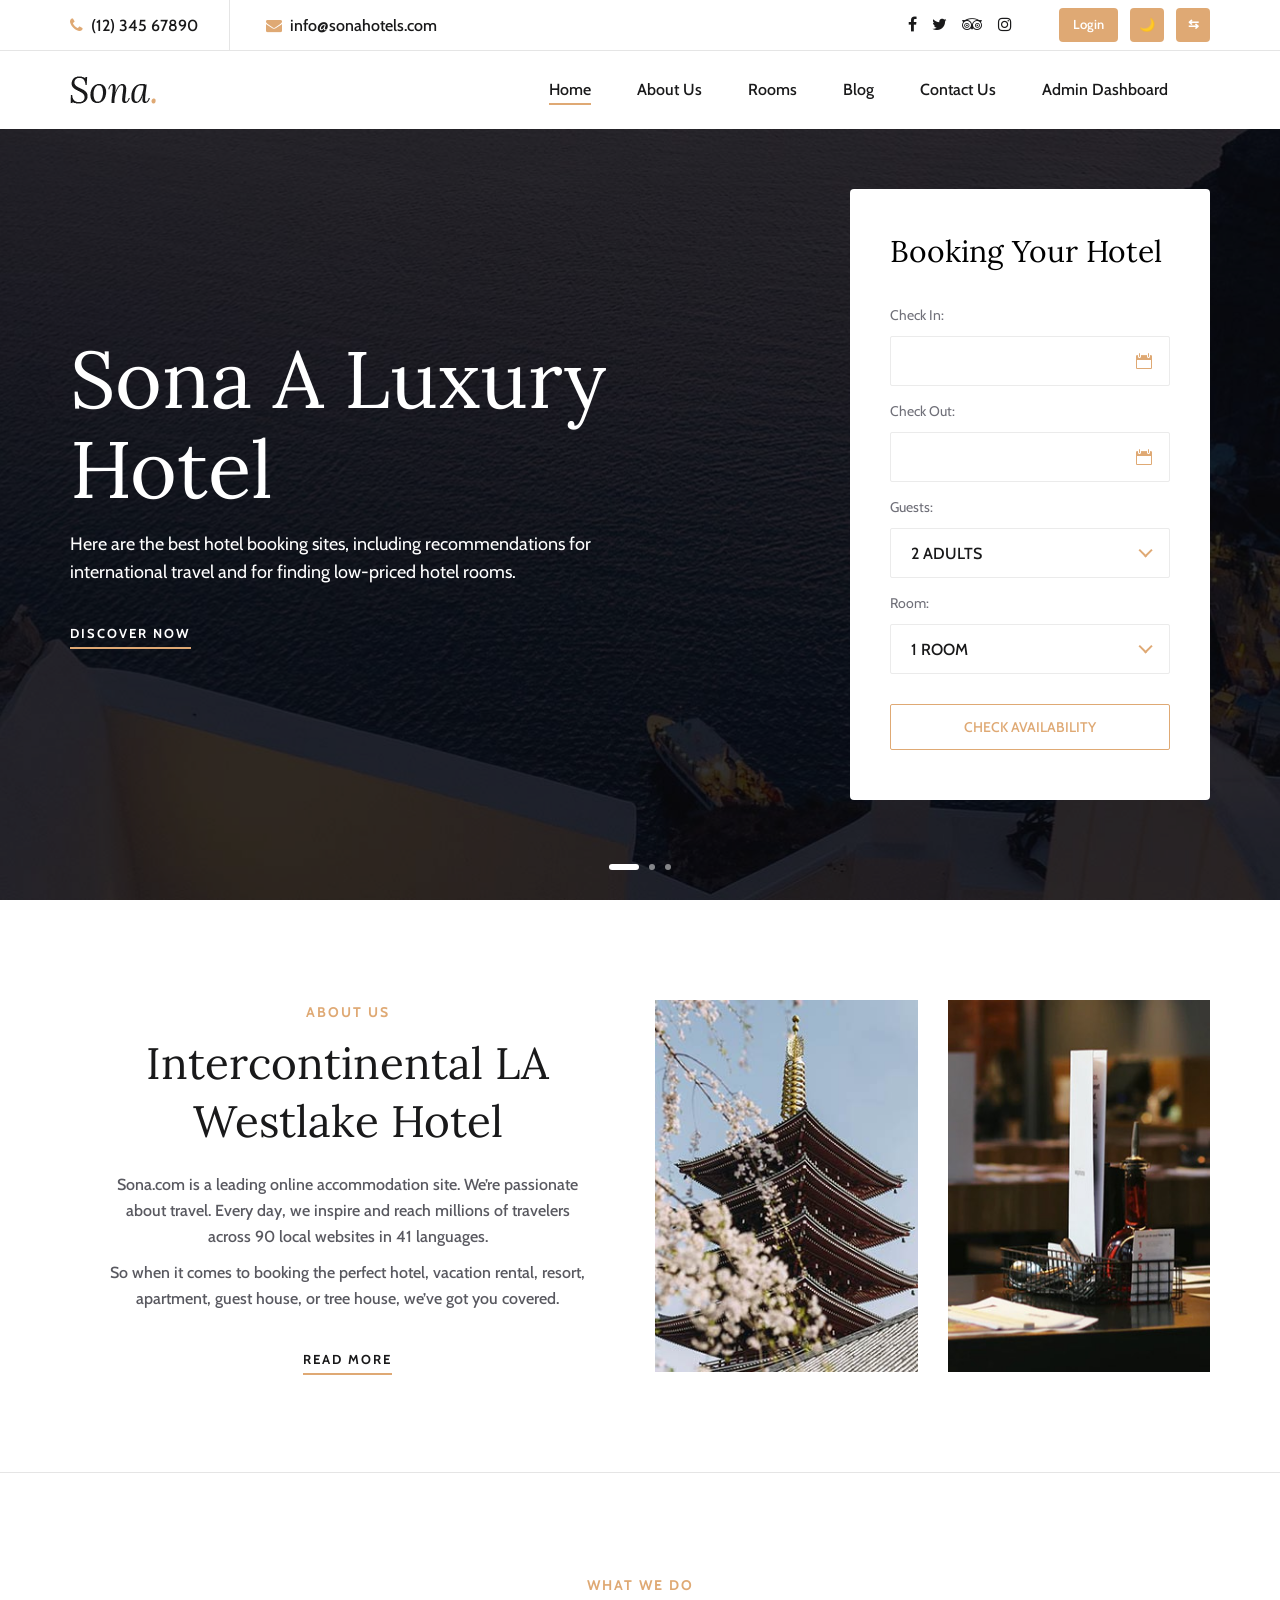
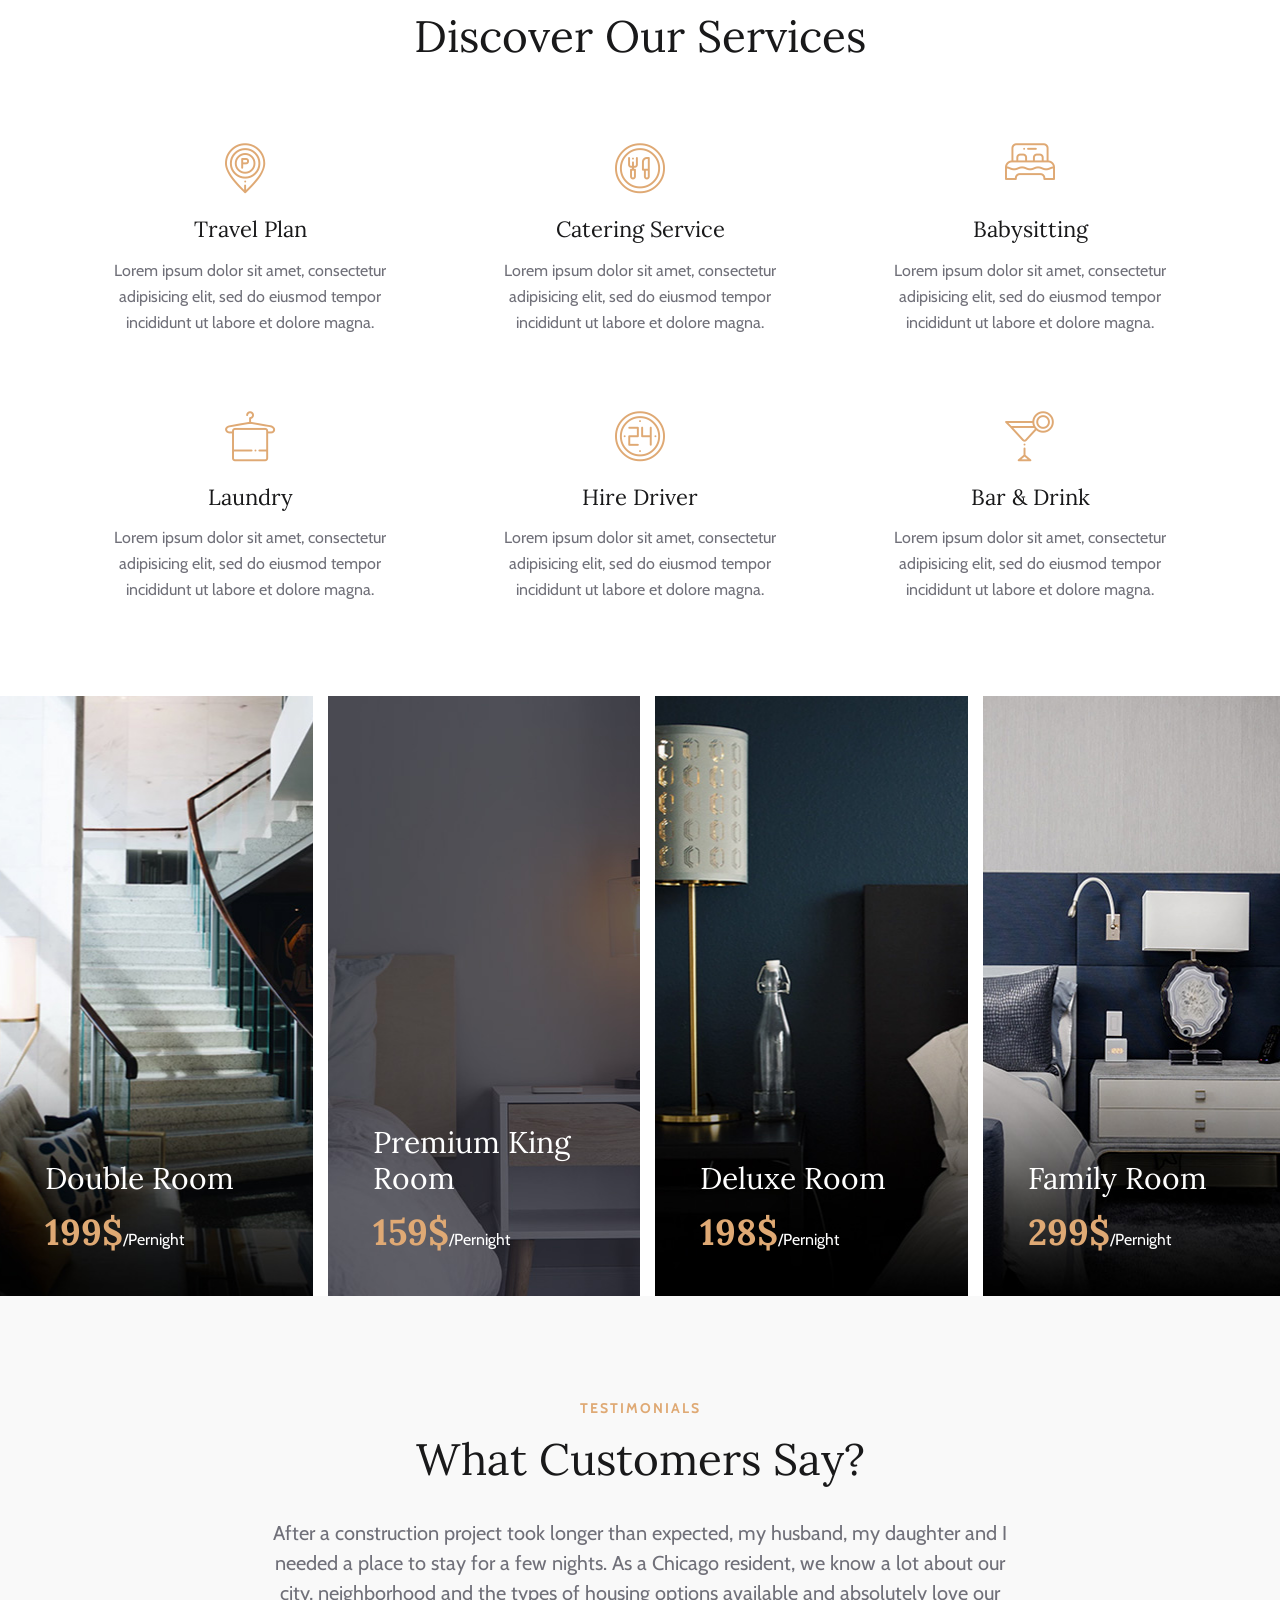
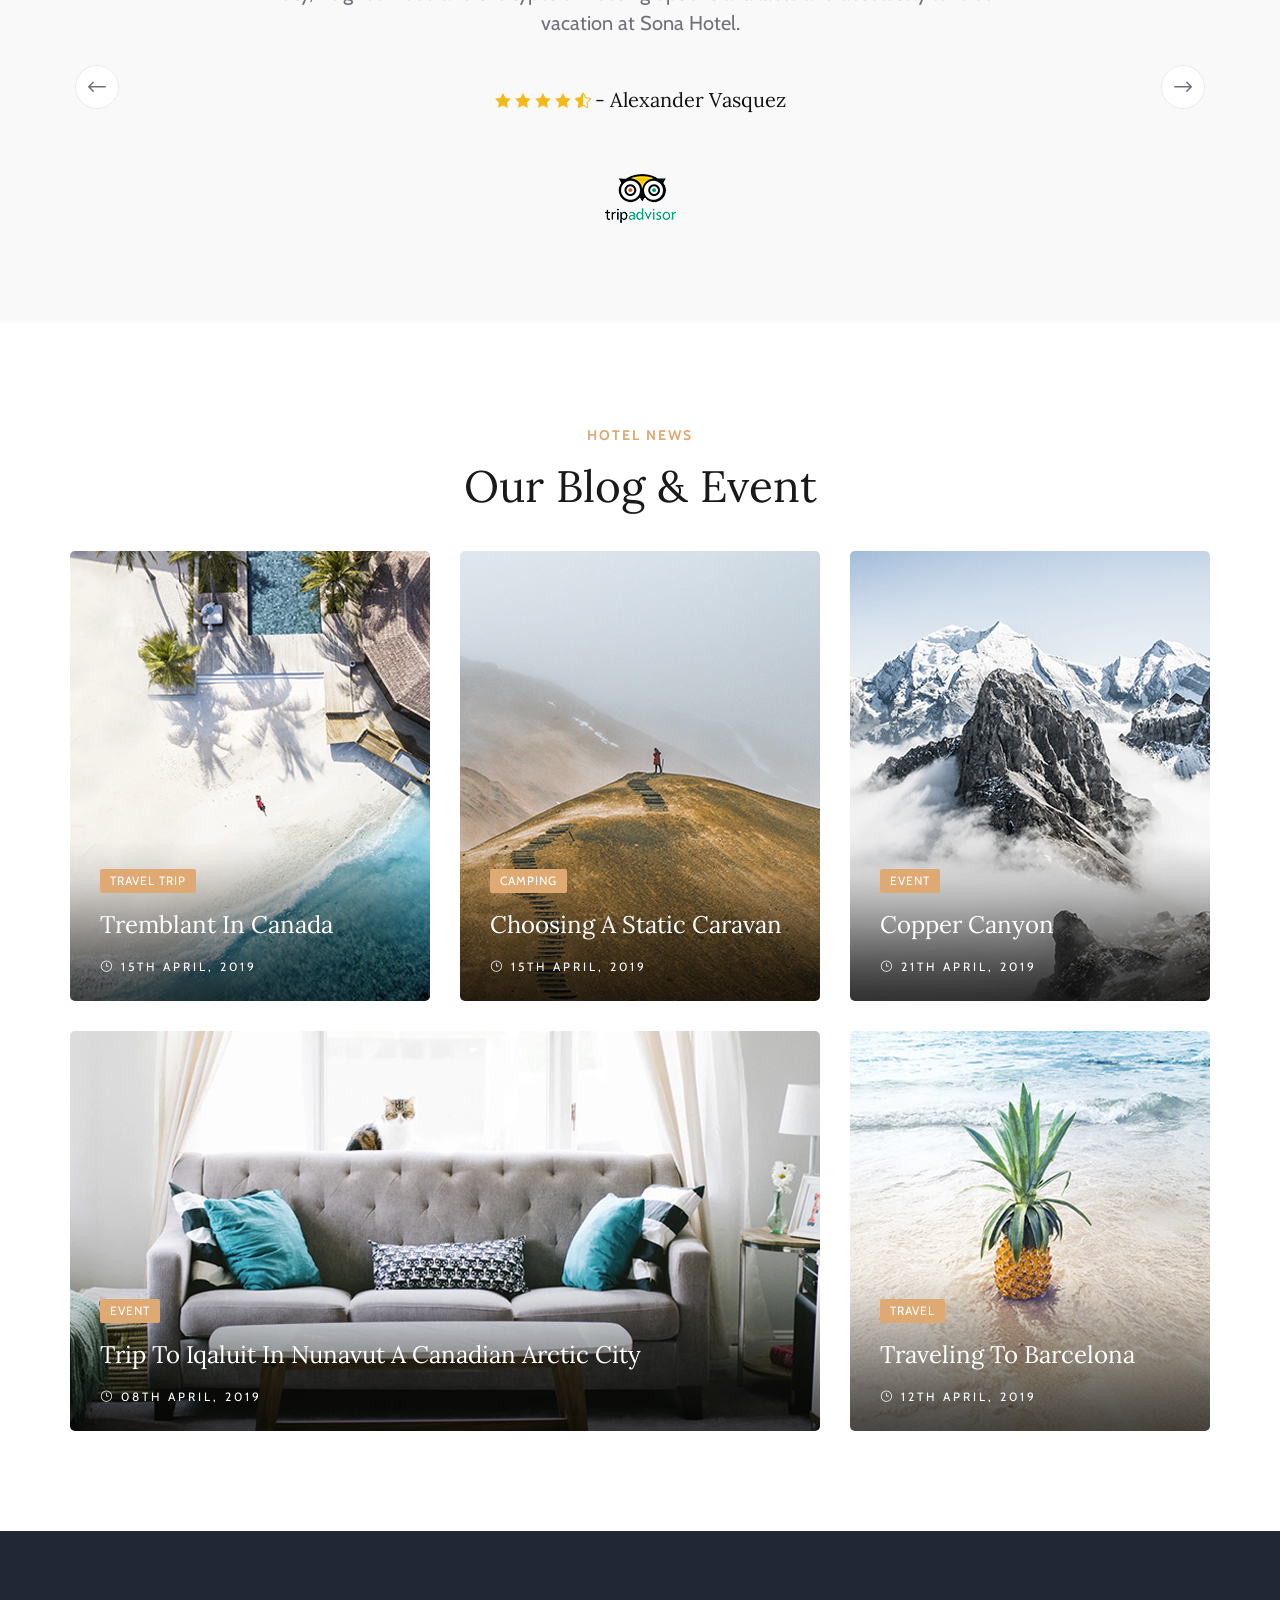
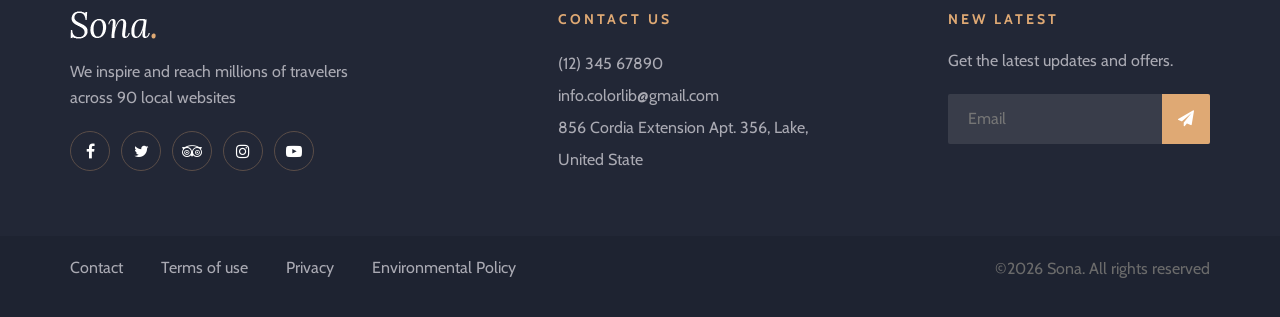
==== commit 4f40f636: "mathu" ====
--- a/index.html
+++ b/index.html
@@ -56,6 +56,7 @@
                
                 <li><a href="./blog.html">Blog</a></li>
                 <li><a href="./contact.html">Contact</a></li>
+                                                    <li><a href="./admin.html">Admin Dashboard</a></li>
             </ul>
         </nav>
            <button class="themeToggle btn btn-sm">🌙</button>
@@ -101,34 +102,29 @@
                         </ul>
                     </div>
                     <div class="col-lg-6">
-                        <div class="tn-right">
-                            <div class="top-social">
-                                <a href="#"><i class="fa fa-facebook"></i></a>
-                                <a href="#"><i class="fa fa-twitter"></i></a>
-                                <a href="#"><i class="fa fa-tripadvisor"></i></a>
-                                <a href="#"><i class="fa fa-instagram"></i></a>
-                            </div>
-                            <a href="signin.html" class="bk-btn">Login</a>
-                               <button class="themeToggle" class="btn btn-sm">🌙</button>
-
-       <button
-  class="rtlToggle"
-  class="w-10 h-10 rounded-md text-white font-semibold"
-  style="background-color:#dfa974; color: white;"
->
-          <svg
-    xmlns="http://www.w3.org/2000/svg"
-    width="20"
-    height="20"
-    viewBox="0 0 24 24"
-    fill="currentColor"
-  >
-    <path d="M12 2a10 10 0 100 20 10 10 0 000-20zm6.93 6h-3.17a15.4 15.4 0 00-1.6-3.56A8.03 8.03 0 0118.93 8zM12 4.07A13.5 13.5 0 0114.44 8H9.56A13.5 13.5 0 0112 4.07zM5.07 8A8.03 8.03 0 019.84 4.44 15.4 15.4 0 008.24 8H5.07zM4.07 10h3.64a17.2 17.2 0 000 4H4.07a7.96 7.96 0 010-4zm1 6h3.17a15.4 15.4 0 001.6 3.56A8.03 8.03 0 015.07 16zM12 19.93A13.5 13.5 0 019.56 16h4.88A13.5 13.5 0 0112 19.93zM18.93 16a8.03 8.03 0 01-4.77 3.56A15.4 15.4 0 0015.76 16h3.17zM19.93 14h-3.64a17.2 17.2 0 000-4h3.64a7.96 7.96 0 010 4z"/>
-  </svg>
-        </button>
-
-       
-                        </div>
+<div class="tn-right d-flex align-items-center justify-content-end gap-3">
+
+  <div class="top-social d-flex gap-2">
+    <a href="#"><i class="fa fa-facebook"></i></a>
+    <a href="#"><i class="fa fa-twitter"></i></a>
+    <a href="#"><i class="fa fa-tripadvisor"></i></a>
+    <a href="#"><i class="fa fa-instagram"></i></a>
+  </div>
+
+  <a href="signin.html" class="action-btn login-btn">
+    Login
+  </a>
+
+  <button class="action-btn themeToggle" title="Toggle Theme">
+    🌙
+  </button>
+
+  <button class="action-btn rtlToggle" title="Toggle RTL">
+     ⇆
+  </button>
+
+</div>
+
                     </div>
                 </div>
             </div>
@@ -156,6 +152,7 @@
                                     
                                     <li><a href="./blog.html">Blog</a></li>
                                     <li><a href="./contact.html">Contact Us</a></li>
+                                    <li><a href="./admin.html">Admin Dashboard</a></li>
                                 </ul>
                             </nav>
                            
--- a/css/style.css
+++ b/css/style.css
@@ -2001,6 +2001,61 @@
 .blog-details-hero li {
     color: #ffffff;
 }
+/* Top right alignment fix */
+.tn-right {
+  display: flex;
+  align-items: right;
+  gap: 12px;
+}
+
+/* Unified button style */
+.action-btn {
+  height: 34px;
+  min-width: 34px;
+  padding: 0 14px;
+
+  display: inline-flex;
+  align-items: center;
+  justify-content: center;
+
+  background: #dfa974;
+  color: #fff;
+  font-size: 13px;
+  font-weight: 600;
+
+  border-radius: 4px;
+  border: none;
+  cursor: pointer;
+  text-decoration: none;
+
+  transition: all 0.3s ease;
+}
+
+.action-btn:hover {
+  background: #c8925f;
+  color: #fff;
+}
+
+/* Icon-only buttons */
+.themeToggle,
+.rtlToggle {
+  width: 34px;
+  padding: 0;
+}
+
+/* Keep icons centered */
+.action-btn svg {
+  width: 16px;
+  height: 16px;
+}
+
+/* Mobile spacing fix */
+@media (max-width: 768px) {
+  .tn-right {
+    flex-wrap: wrap;
+    justify-content: center;
+  }
+}
 
 /* ===== DARK MODE ===== */
 html[data-theme="dark"] body {
